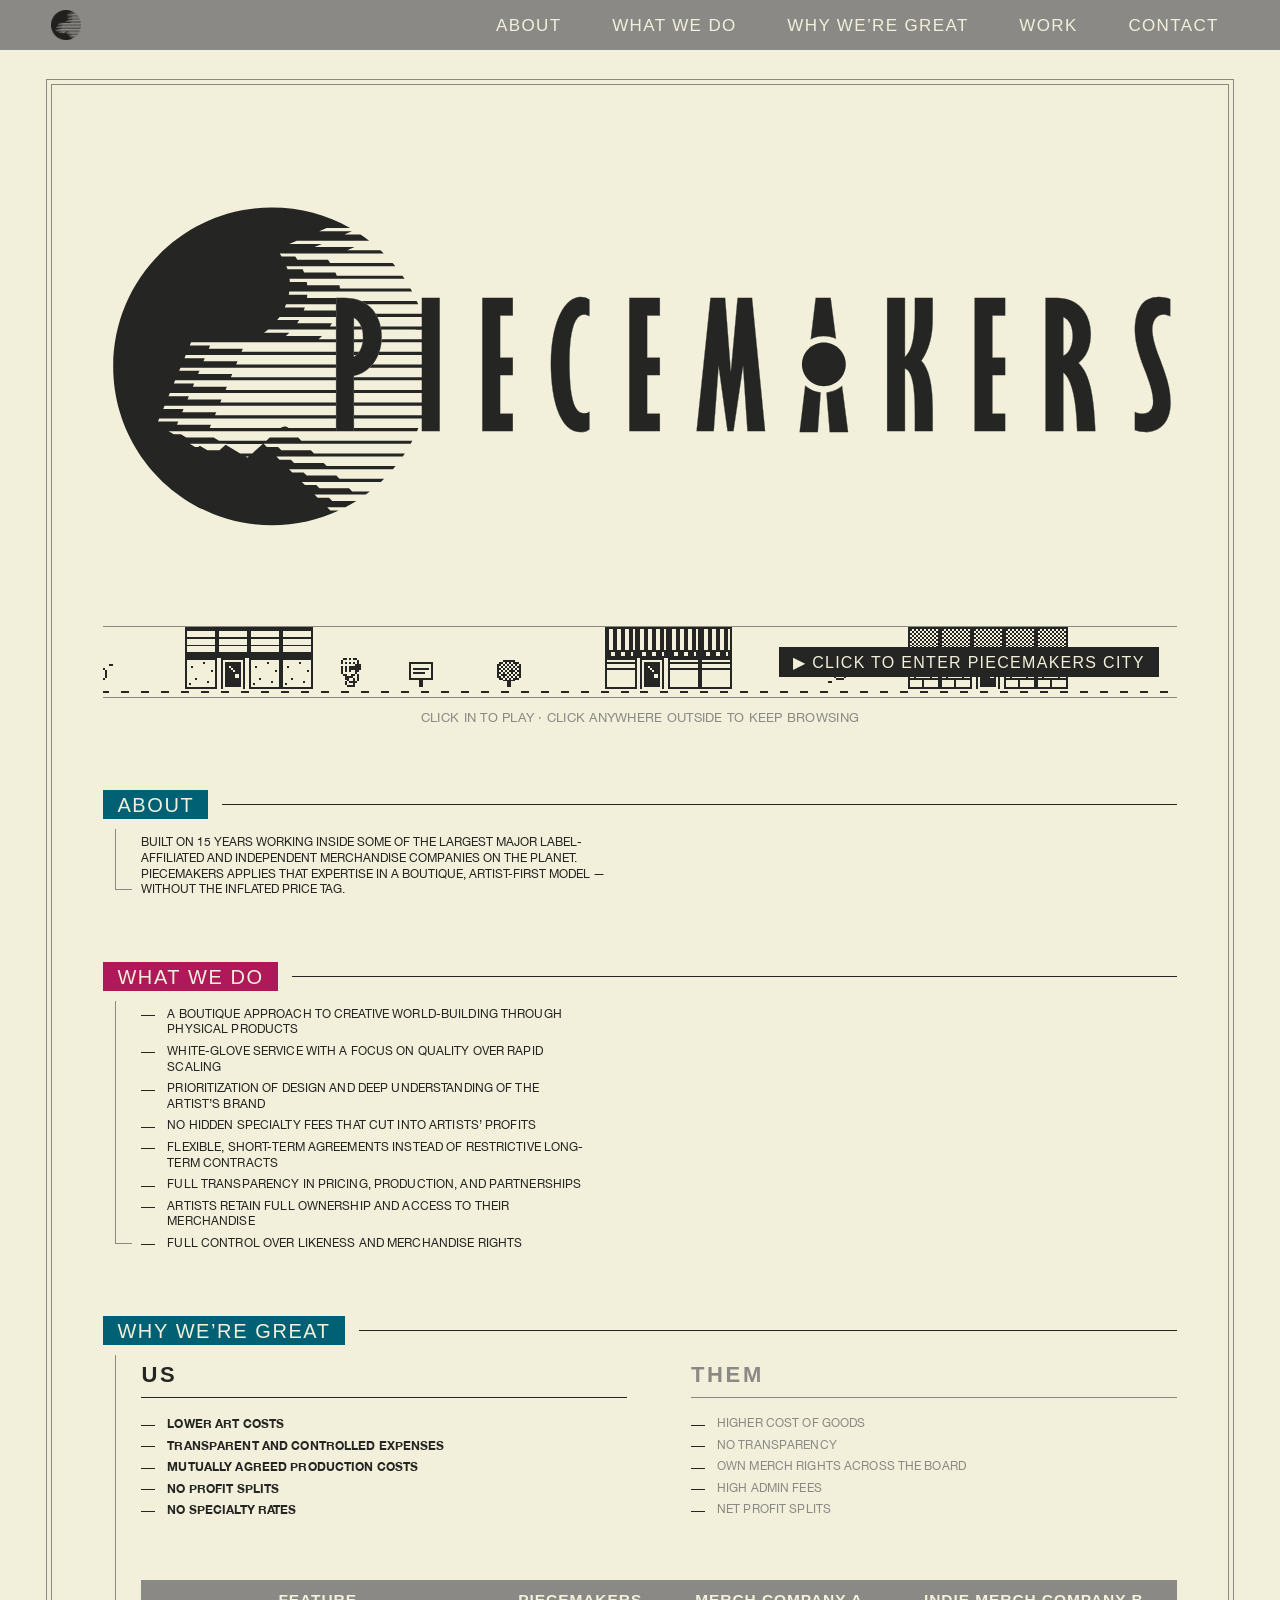
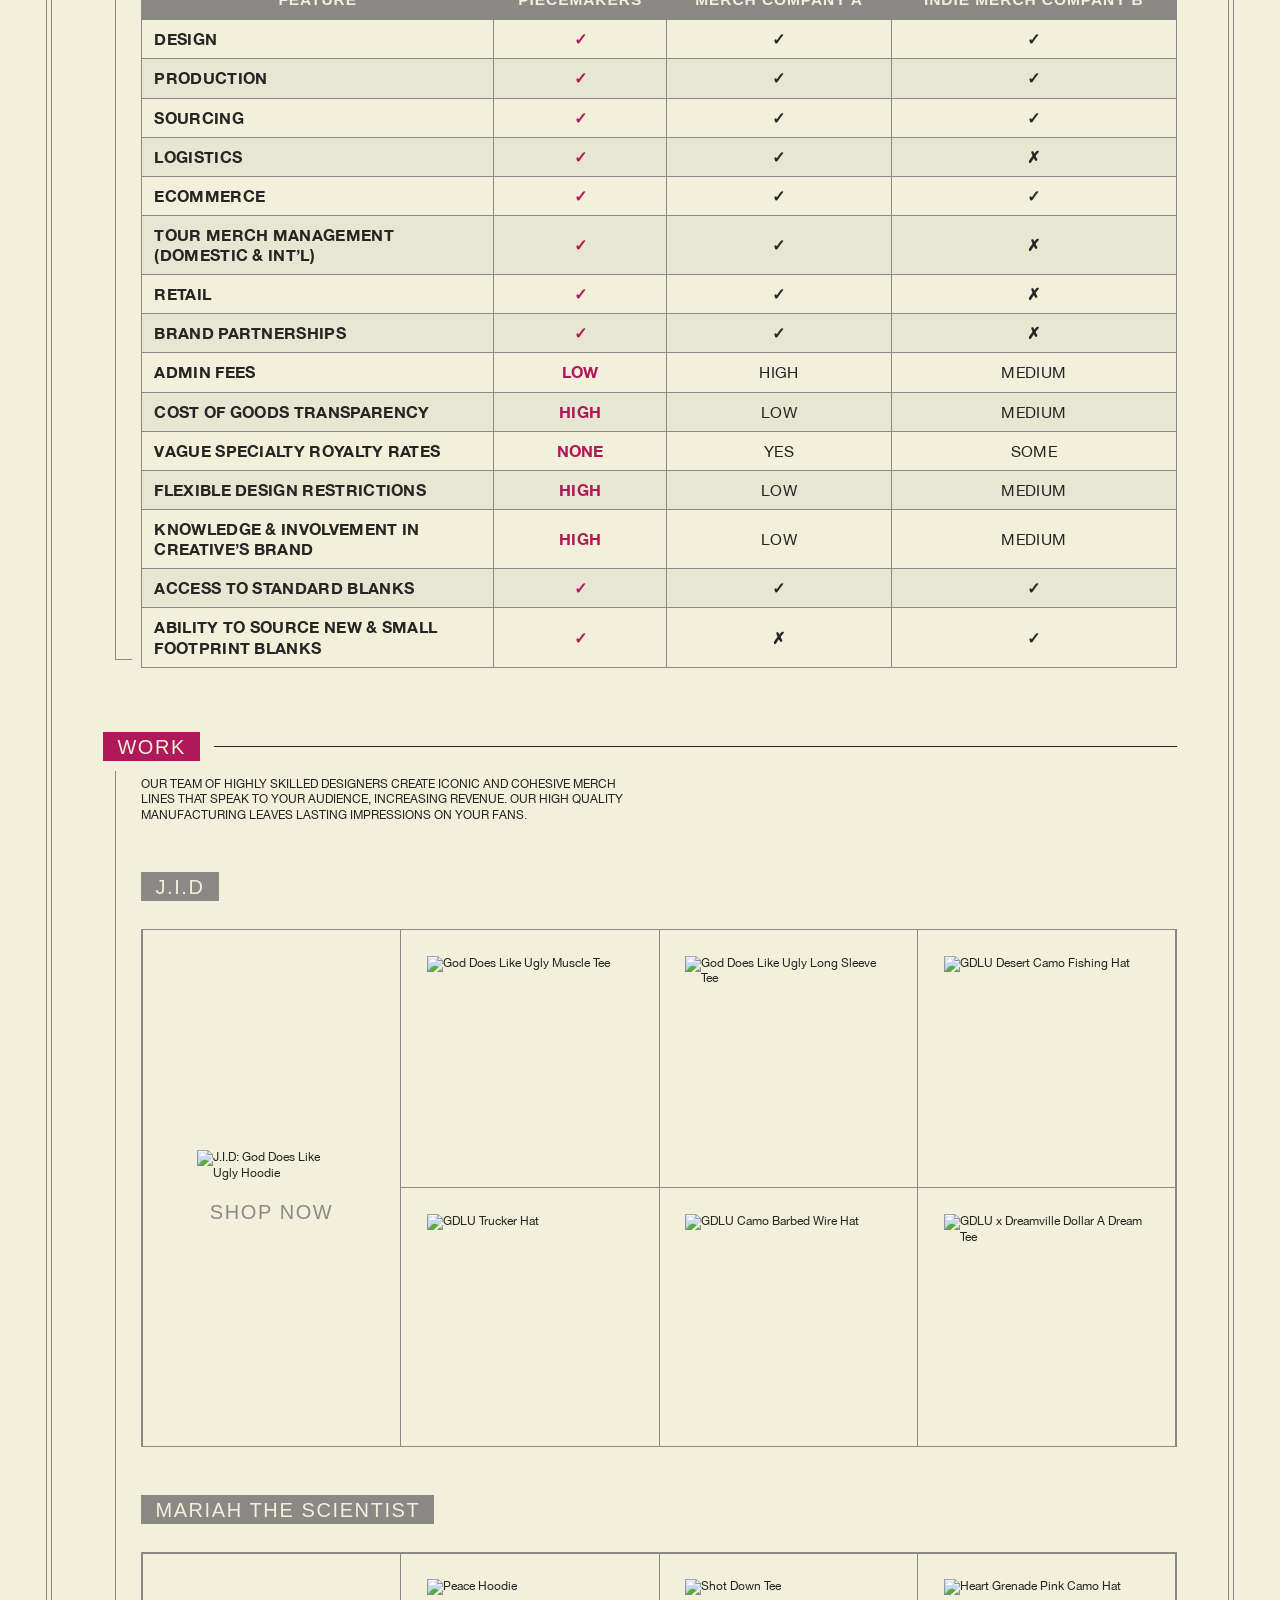
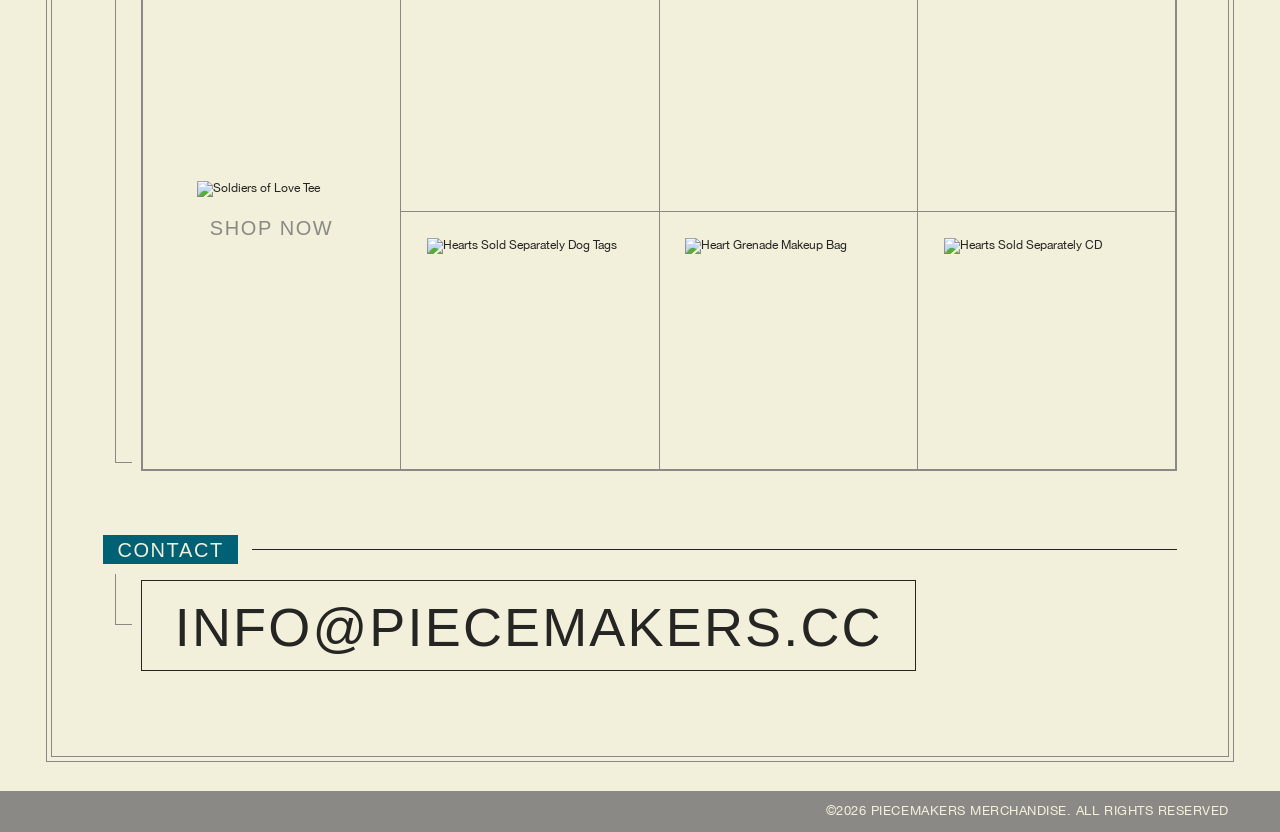
==== index.html @ 2b718252 "mobile: tap-to-open fullscreen game with explicit exit button; tighter body type" ====
<!DOCTYPE html>
<html lang="en">
<head>
<meta charset="utf-8">
<meta name="viewport" content="width=device-width, initial-scale=1">
<title>Piecemakers — Entertainment Merchandising</title>
<meta name="description" content="Piecemakers is a boutique entertainment merchandising company. A team of industry veterans building artists' worlds without the inflated price tag.">
<link rel="icon" type="image/png" href="assets/symbol.png">
<link rel="stylesheet" href="styles.css">
<style>
  #logo-dot { cursor: crosshair; transition: opacity 0.2s ease; }
  #logo-dot:hover { opacity: 0.6; }
  #logo-dot.fired { opacity: 0; pointer-events: none; }
  #physics-canvas {
    position: fixed; top: 0; left: 0;
    width: 100vw; height: 100vh;
    pointer-events: none; z-index: 200;
  }
</style>
</head>
<body>

<!-- ============ TOP NAV ============ -->
<header class="nav" id="top">
  <a class="nav__brand" href="#top" aria-label="Piecemakers home">
    <img src="assets/symbol.png" alt="Piecemakers symbol">
  </a>
  <nav class="nav__links" aria-label="Primary">
    <a href="#about">About</a>
    <a href="#what-we-do">What We Do</a>
    <a href="#why-were-great">Why We&rsquo;re Great</a>
    <a href="#work">Work</a>
    <a href="#contact">Contact</a>
  </nav>
</header>

<!-- ============ PAGE FRAME ============ -->
<div class="frame">
  <main class="page">

    <!-- HERO — inline SVG so #logo-dot is a real clickable element -->
    <section class="hero" aria-label="Piecemakers">
      <svg class="hero__wordmark" viewBox="140 458 916 284" xmlns="http://www.w3.org/2000/svg" aria-label="PIECEMAKERS">
        <path style="stroke:none;fill-rule:nonzero;fill:#252523;" d="M 412.246094 541.734375 L 427.320312 541.734375 L 427.320312 655.1875 L 412.246094 655.1875 Z M 412.046875 565.933594 L 377.0625 565.933594 C 376.441406 563.027344 375.515625 560.285156 374.292969 557.773438 L 386.386719 557.773438 L 386.410156 557.796875 L 396.058594 557.796875 L 396.070312 557.808594 L 412.046875 557.808594 Z M 412.046875 576.769531 L 377.929688 576.769531 C 377.960938 576.105469 377.980469 575.4375 377.980469 574.761719 C 377.980469 572.65625 377.828125 570.601562 377.539062 568.605469 L 397.222656 568.605469 L 397.242188 568.632812 L 406.890625 568.632812 L 406.902344 568.644531 L 412.046875 568.644531 Z M 412.046875 587.601562 L 376.011719 587.601562 C 376.855469 585.023438 377.433594 582.289062 377.734375 579.441406 L 408.050781 579.441406 L 408.074219 579.464844 L 412.046875 579.464844 Z M 412.046875 598.4375 L 370.121094 598.4375 C 370.742188 597.683594 371.335938 596.898438 371.894531 596.074219 C 373.113281 594.273438 374.152344 592.332031 375.015625 590.273438 L 412.046875 590.273438 Z M 412.046875 609.269531 L 354.277344 609.269531 L 354.277344 608.25 C 359.410156 607.003906 363.925781 604.566406 367.609375 601.109375 L 412.046875 601.109375 Z M 412.046875 620.105469 L 354.28125 620.105469 L 354.28125 611.941406 L 412.046875 611.941406 Z M 412.046875 630.9375 L 354.28125 630.9375 L 354.28125 622.777344 L 412.046875 622.777344 Z M 412.046875 641.773438 L 354.28125 641.773438 L 354.28125 633.609375 L 412.046875 633.609375 Z M 354.15625 608.074219 L 354.078125 608.09375 L 354.078125 655.1875 L 339.003906 655.1875 L 339.003906 541.734375 L 346.46875 541.734375 C 356.527344 541.734375 364.761719 545.246094 370.289062 551.890625 C 375.121094 557.695312 377.78125 565.820312 377.78125 574.761719 C 377.78125 582.78125 375.6875 590.109375 371.730469 595.960938 C 367.558594 602.121094 361.484375 606.308594 354.15625 608.074219 M 338.800781 552.378906 L 311.316406 552.378906 C 311.652344 551.480469 311.964844 550.570312 312.25 549.648438 L 295.144531 549.648438 C 295.535156 548.757812 295.894531 547.851562 296.234375 546.9375 L 338.800781 546.9375 Z M 338.800781 565.933594 L 333.691406 565.933594 C 334.289062 565.046875 334.847656 564.136719 335.394531 563.214844 L 305.746094 563.214844 C 306.347656 562.324219 306.917969 561.410156 307.464844 560.480469 L 288.695312 560.480469 C 289.378906 559.597656 290.035156 558.699219 290.660156 557.773438 L 338.800781 557.773438 Z M 338.800781 576.769531 L 323.925781 576.769531 C 324.957031 575.902344 325.9375 574.988281 326.898438 574.046875 L 295.984375 574.046875 C 297.023438 573.175781 298.023438 572.261719 298.992188 571.316406 L 277.378906 571.316406 C 278.589844 570.460938 279.765625 569.558594 280.898438 568.605469 L 338.800781 568.605469 Z M 338.800781 587.601562 L 258.199219 587.601562 L 259.339844 584.882812 L 230.257812 584.882812 L 231.398438 582.148438 L 214.039062 582.148438 L 215.171875 579.441406 L 239.097656 579.441406 C 239.132812 579.449219 239.167969 579.457031 239.203125 579.464844 L 258.996094 579.464844 C 259.03125 579.457031 259.070312 579.449219 259.109375 579.441406 L 338.800781 579.441406 Z M 338.800781 598.4375 L 253.671875 598.4375 L 254.808594 595.714844 L 225.726562 595.714844 L 226.867188 592.984375 L 209.507812 592.984375 L 210.640625 590.273438 L 338.800781 590.273438 Z M 338.800781 609.269531 L 249.140625 609.269531 L 250.277344 606.550781 L 221.195312 606.550781 L 222.339844 603.816406 L 204.980469 603.816406 L 206.113281 601.109375 L 338.800781 601.109375 Z M 338.800781 620.105469 L 244.613281 620.105469 L 245.75 617.382812 L 216.667969 617.382812 L 217.808594 614.652344 L 200.449219 614.652344 L 201.582031 611.941406 L 338.800781 611.941406 Z M 338.800781 630.9375 L 240.082031 630.9375 L 241.21875 628.21875 L 212.136719 628.21875 L 213.28125 625.484375 L 195.921875 625.484375 L 197.054688 622.777344 L 338.800781 622.777344 Z M 338.800781 641.773438 L 235.554688 641.773438 L 236.691406 639.050781 L 207.609375 639.050781 L 208.75 636.320312 L 191.390625 636.320312 L 192.523438 633.609375 L 338.800781 633.609375 Z M 338.800781 652.605469 L 298.335938 652.605469 C 296.042969 650.757812 293.695312 650.984375 291.355469 652.546875 L 291.285156 652.605469 L 231.023438 652.605469 L 232.160156 649.886719 L 203.078125 649.886719 L 204.222656 647.152344 L 186.859375 647.152344 L 187.992188 644.445312 L 248.257812 644.445312 L 248.230469 644.46875 L 255.339844 644.46875 C 255.328125 644.460938 255.316406 644.453125 255.308594 644.445312 L 338.800781 644.445312 Z M 224.34375 666.113281 L 224.320312 666.136719 L 245.40625 666.136719 L 245.394531 666.148438 L 276.34375 666.148438 L 267.375 674.273438 L 257.074219 674.273438 L 244.648438 666.824219 L 239.429688 671.554688 L 229.132812 671.554688 L 222.636719 667.660156 L 221.355469 668.820312 L 218.5625 668.820312 L 214.046875 666.113281 Z M 263.273438 677.992188 L 261.59375 676.984375 L 264.386719 676.984375 Z M 412.046875 554.71875 L 412.046875 555.101562 L 372.828125 555.101562 C 372.101562 553.921875 371.308594 552.804688 370.445312 551.761719 C 368.898438 549.90625 367.136719 548.300781 365.191406 546.9375 L 375.554688 546.9375 L 375.578125 546.964844 L 385.226562 546.964844 L 385.238281 546.976562 L 409.035156 546.976562 L 407.6875 544.269531 L 407.6875 544.265625 L 360.4375 544.265625 C 356.339844 542.46875 351.644531 541.535156 346.46875 541.535156 L 338.800781 541.535156 L 338.800781 541.546875 L 314.058594 541.546875 C 314.183594 540.640625 314.277344 539.730469 314.359375 538.8125 L 298.53125 538.8125 C 298.707031 537.917969 298.847656 537.015625 298.972656 536.105469 L 364.722656 536.105469 L 364.746094 536.128906 L 377.472656 536.128906 C 377.472656 536.132812 377.472656 536.136719 377.472656 536.140625 L 403.839844 536.140625 C 403.351562 535.230469 402.855469 534.328125 402.351562 533.433594 L 342.234375 533.433594 C 342.132812 532.515625 341.988281 531.609375 341.824219 530.710938 L 314.289062 530.710938 C 314.1875 529.792969 314.050781 528.882812 313.886719 527.980469 L 299.402344 527.980469 C 299.367188 527.066406 299.304688 526.164062 299.203125 525.269531 L 366.164062 525.269531 L 366.144531 525.296875 L 386.472656 525.296875 L 386.460938 525.308594 L 397.375 525.308594 C 396.773438 524.394531 396.160156 523.492188 395.535156 522.597656 L 339.507812 522.597656 C 339.148438 521.683594 338.75 520.777344 338.335938 519.878906 L 311.5625 519.878906 C 311.203125 518.960938 310.816406 518.050781 310.398438 517.144531 L 297.449219 517.144531 C 297.160156 516.234375 296.828125 515.335938 296.476562 514.4375 L 376.613281 514.4375 L 376.589844 514.460938 L 389.402344 514.460938 C 388.660156 513.554688 387.910156 512.652344 387.148438 511.765625 L 333.824219 511.765625 C 333.230469 510.855469 332.605469 509.949219 331.964844 509.042969 L 305.882812 509.042969 C 305.285156 508.128906 304.65625 507.21875 304.011719 506.3125 L 292.472656 506.3125 C 291.9375 505.40625 291.382812 504.503906 290.796875 503.601562 L 379.542969 503.601562 C 378.628906 502.699219 377.699219 501.808594 376.757812 500.929688 L 348.367188 500.929688 L 354.792969 498.210938 L 320.425781 498.210938 L 326.878906 495.476562 L 298.941406 495.476562 L 305.339844 492.769531 L 367.171875 492.769531 C 364.746094 490.890625 362.257812 489.089844 359.707031 487.375 L 346.011719 487.375 L 352.460938 484.644531 L 324.527344 484.644531 L 330.925781 481.933594 L 350.882812 481.933594 C 331.203125 470.804688 308.46875 464.441406 284.242188 464.441406 C 209.378906 464.441406 148.6875 525.132812 148.6875 600 C 148.6875 674.867188 209.378906 735.558594 284.242188 735.558594 C 304.628906 735.558594 323.957031 731.050781 341.300781 722.992188 L 334.082031 722.992188 L 331.371094 720.28125 L 346.800781 720.28125 C 350.015625 718.609375 353.152344 716.808594 356.207031 714.890625 L 335.601562 714.890625 L 332.863281 712.15625 L 323.230469 712.15625 L 320.515625 709.449219 L 364.222656 709.449219 C 365.417969 708.574219 366.601562 707.6875 367.765625 706.777344 L 352.691406 706.777344 L 349.964844 704.054688 L 324.746094 704.054688 L 322.007812 701.324219 L 312.375 701.324219 L 309.660156 698.613281 L 377.246094 698.613281 C 378.179688 697.734375 379.101562 696.847656 380.007812 695.941406 L 341.835938 695.941406 L 339.113281 693.222656 L 313.894531 693.222656 L 311.15625 690.488281 L 301.523438 690.488281 L 298.808594 687.78125 L 387.535156 687.78125 C 388.28125 686.898438 389.019531 686.007812 389.75 685.109375 L 330.984375 685.109375 L 328.257812 682.386719 L 303.039062 682.386719 L 300.300781 679.65625 L 290.667969 679.65625 L 287.953125 676.945312 L 395.851562 676.945312 C 396.460938 676.0625 397.058594 675.171875 397.648438 674.273438 L 320.128906 674.273438 L 317.402344 671.554688 L 292.183594 671.554688 L 289.449219 668.820312 L 279.8125 668.820312 L 277.101562 666.113281 L 402.605469 666.113281 C 403.097656 665.226562 403.585938 664.335938 404.0625 663.441406 L 309.273438 663.441406 L 306.550781 660.71875 L 282.332031 660.71875 L 279.332031 663.441406 L 239.007812 663.441406 L 234.46875 660.71875 L 211.0625 660.71875 L 206.503906 657.988281 L 200.492188 657.988281 L 195.976562 655.277344 L 236.300781 655.277344 L 236.273438 655.304688 L 257.363281 655.304688 L 257.351562 655.316406 L 266.28125 655.316406 L 266.246094 655.277344 L 338.800781 655.277344 L 338.800781 655.390625 L 354.277344 655.390625 L 354.277344 655.277344 L 408.050781 655.277344 C 408.445312 654.394531 408.835938 653.503906 409.214844 652.605469 L 354.277344 652.605469 L 354.277344 644.445312 L 412.046875 644.445312 L 412.046875 655.390625 L 427.523438 655.390625 L 427.523438 541.535156 L 412.046875 541.535156 Z M 412.046875 554.71875 "/>
        <path style="stroke:none;fill-rule:nonzero;fill:#252523;" d="M 354.230469 591.835938 L 354.078125 591.929688 L 354.078125 558.3125 L 354.230469 558.398438 C 359.234375 561.277344 361.988281 567.191406 361.988281 575.046875 C 361.988281 582.953125 359.308594 588.761719 354.230469 591.835938 M 371.730469 595.960938 C 375.6875 590.109375 377.78125 582.78125 377.78125 574.761719 C 377.78125 565.820312 375.121094 557.695312 370.289062 551.890625 C 364.765625 545.246094 356.527344 541.734375 346.46875 541.734375 L 339 541.734375 L 339 655.1875 L 354.078125 655.1875 L 354.078125 608.09375 L 354.15625 608.074219 C 361.484375 606.3125 367.558594 602.121094 371.730469 595.960938 "/>
        <path style="stroke:none;fill-rule:nonzero;fill:#252523;" d="M 360.222656 565.933594 L 354.28125 565.933594 L 354.28125 558.660156 C 356.953125 560.246094 358.960938 562.730469 360.222656 565.933594 M 361.789062 575.046875 C 361.789062 575.632812 361.769531 576.207031 361.738281 576.769531 L 354.28125 576.769531 L 354.28125 568.605469 L 361.066406 568.605469 C 361.539062 570.5625 361.789062 572.714844 361.789062 575.046875 M 358.433594 587.601562 L 354.28125 587.601562 L 354.28125 579.441406 L 361.476562 579.441406 C 361 582.648438 359.972656 585.386719 358.433594 587.601562 M 354.28125 591.574219 L 354.28125 590.273438 L 356.039062 590.273438 C 355.492188 590.75 354.90625 591.183594 354.28125 591.574219 M 354.230469 558.398438 L 354.078125 558.308594 L 354.078125 591.929688 L 354.230469 591.835938 C 359.304688 588.761719 361.988281 582.957031 361.988281 575.046875 C 361.988281 567.191406 359.234375 561.277344 354.230469 558.398438 "/>
        <path style="stroke:none;fill-rule:nonzero;fill:#252523;" d="M 427.320312 541.734375 L 412.246094 541.734375 L 412.246094 655.1875 L 427.320312 655.1875 Z M 427.320312 541.734375 "/>
        <path style="stroke:none;fill-rule:nonzero;fill:#252523;" d="M 489.714844 640.398438 L 478.867188 640.398438 L 478.867188 607.355469 L 489.714844 607.355469 L 489.714844 592.566406 L 478.867188 592.566406 L 478.867188 556.527344 L 489.714844 556.527344 L 489.714844 541.734375 L 463.789062 541.734375 L 463.789062 655.1875 L 489.714844 655.1875 Z M 489.714844 640.398438 "/>
        <path style="stroke:none;fill-rule:nonzero;fill:#252523;" d="M 463.789062 541.734375 L 489.714844 541.734375 L 489.714844 556.527344 L 478.863281 556.527344 L 478.863281 592.566406 L 489.714844 592.566406 L 489.714844 607.355469 L 478.863281 607.355469 L 478.863281 640.398438 L 489.714844 640.398438 L 489.714844 655.1875 L 463.789062 655.1875 Z M 463.589844 655.390625 L 489.917969 655.390625 L 489.917969 640.195312 L 479.066406 640.195312 L 479.066406 607.558594 L 489.917969 607.558594 L 489.917969 592.363281 L 479.066406 592.363281 L 479.066406 556.726562 L 489.917969 556.726562 L 489.917969 541.535156 L 463.589844 541.535156 Z M 463.589844 655.390625 "/>
        <path style="stroke:none;fill-rule:nonzero;fill:#252523;" d="M 530.042969 555.601562 C 526.523438 562.855469 522.324219 576.058594 522.324219 597.75 C 522.324219 613.261719 524.320312 627.324219 527.941406 637.355469 C 532.421875 649.757812 539.144531 656.042969 547.925781 656.042969 C 551.023438 656.042969 553.171875 655.335938 555.109375 653.671875 L 555.109375 638.773438 C 553.308594 639.988281 552.261719 640.113281 550.210938 640.113281 C 545.398438 640.113281 541.996094 635.148438 540.101562 625.359375 C 538.324219 616.1875 538.117188 604.148438 538.117188 595.890625 C 538.117188 582.863281 539.199219 572.789062 541.332031 565.949219 C 543.460938 559.128906 546.59375 555.671875 550.640625 555.671875 C 551.613281 555.671875 553.511719 556.195312 555.109375 556.902344 L 555.109375 542.980469 C 552.617188 541.546875 550.246094 540.878906 547.640625 540.878906 C 540.898438 540.878906 534.652344 546.109375 530.042969 555.601562 "/>
        <path style="stroke:none;fill-rule:nonzero;fill:#252523;" d="M 555.109375 556.902344 C 553.511719 556.195312 551.613281 555.671875 550.640625 555.671875 C 546.59375 555.671875 543.464844 559.128906 541.335938 565.949219 C 539.199219 572.789062 538.117188 582.863281 538.117188 595.890625 C 538.117188 604.148438 538.324219 616.1875 540.101562 625.359375 C 541.996094 635.148438 545.398438 640.113281 550.210938 640.113281 C 552.257812 640.113281 553.308594 639.988281 555.109375 638.773438 L 555.109375 653.671875 C 553.171875 655.335938 551.023438 656.046875 547.925781 656.046875 C 539.144531 656.046875 532.421875 649.757812 527.941406 637.351562 C 524.320312 627.328125 522.328125 613.261719 522.328125 597.75 C 522.328125 576.058594 526.523438 562.855469 530.042969 555.601562 C 534.652344 546.105469 540.898438 540.878906 547.640625 540.878906 C 550.246094 540.878906 552.617188 541.546875 555.109375 542.976562 Z M 547.640625 540.679688 C 540.820312 540.679688 534.503906 545.949219 529.863281 555.511719 C 526.332031 562.789062 522.125 576.019531 522.125 597.75 C 522.125 613.285156 524.125 627.375 527.753906 637.421875 C 532.265625 649.914062 539.050781 656.246094 547.925781 656.246094 C 551.09375 656.246094 553.289062 655.511719 555.273438 653.792969 L 555.308594 653.761719 L 555.308594 638.390625 L 555.152344 638.5 C 553.289062 639.789062 552.320312 639.910156 550.210938 639.910156 C 545.507812 639.910156 542.171875 635.003906 540.296875 625.320312 C 538.523438 616.164062 538.316406 604.140625 538.316406 595.890625 C 538.316406 582.882812 539.398438 572.828125 541.527344 566.011719 C 543.625 559.28125 546.691406 555.871094 550.640625 555.871094 C 551.601562 555.871094 553.589844 556.433594 555.167969 557.148438 L 555.308594 557.210938 L 555.308594 542.863281 L 555.257812 542.832031 C 552.71875 541.363281 550.296875 540.679688 547.640625 540.679688 "/>
        <path style="stroke:none;fill-rule:nonzero;fill:#252523;" d="M 615.214844 640.398438 L 604.367188 640.398438 L 604.367188 607.355469 L 615.214844 607.355469 L 615.214844 592.566406 L 604.367188 592.566406 L 604.367188 556.527344 L 615.214844 556.527344 L 615.214844 541.734375 L 589.289062 541.734375 L 589.289062 655.1875 L 615.214844 655.1875 Z M 615.214844 640.398438 "/>
        <path style="stroke:none;fill-rule:nonzero;fill:#252523;" d="M 589.289062 541.734375 L 615.214844 541.734375 L 615.214844 556.527344 L 604.367188 556.527344 L 604.367188 592.566406 L 615.214844 592.566406 L 615.214844 607.355469 L 604.367188 607.355469 L 604.367188 640.398438 L 615.214844 640.398438 L 615.214844 655.1875 L 589.289062 655.1875 Z M 589.089844 655.390625 L 615.417969 655.390625 L 615.417969 640.195312 L 604.566406 640.195312 L 604.566406 607.558594 L 615.417969 607.558594 L 615.417969 592.363281 L 604.566406 592.363281 L 604.566406 556.726562 L 615.417969 556.726562 L 615.417969 541.535156 L 589.089844 541.535156 Z M 589.089844 655.390625 "/>
        <path style="stroke:none;fill-rule:nonzero;fill:#252523;" d="M 681.65625 541.734375 L 675.953125 604.46875 L 675.753906 604.46875 L 670.910156 541.734375 L 658.527344 541.734375 L 646.695312 655.1875 L 661.199219 655.1875 L 665.402344 599.082031 L 673.085938 655.1875 L 678.050781 655.1875 L 686.316406 599.09375 L 690.085938 655.1875 L 705.015625 655.1875 L 693.898438 541.734375 Z M 681.65625 541.734375 "/>
        <path style="stroke:none;fill-rule:nonzero;fill:#252523;" d="M 690.085938 655.1875 L 686.316406 599.09375 L 678.050781 655.1875 L 673.085938 655.1875 L 665.402344 599.082031 L 661.199219 655.1875 L 646.695312 655.1875 L 658.527344 541.738281 L 670.910156 541.738281 L 675.753906 604.46875 L 675.953125 604.46875 L 681.65625 541.738281 L 693.898438 541.738281 L 705.015625 655.1875 Z M 694.078125 541.535156 L 681.472656 541.535156 L 675.863281 603.261719 L 671.101562 541.628906 L 671.09375 541.535156 L 658.347656 541.535156 L 646.484375 655.277344 L 646.472656 655.386719 L 661.382812 655.386719 L 665.460938 600.984375 L 672.902344 655.300781 L 672.910156 655.386719 L 678.226562 655.386719 L 686.242188 600.972656 L 689.894531 655.386719 L 705.234375 655.386719 L 694.085938 541.625 Z M 694.078125 541.535156 "/>
        <path style="stroke:none;fill-rule:nonzero;fill:#252523;" d="M 757.542969 622.378906 L 760.328125 656.046875 L 775.828125 656.046875 L 770.746094 616.859375 C 766.976562 620.011719 762.417969 621.917969 757.542969 622.378906 "/>
        <path style="stroke:none;fill-rule:nonzero;fill:#252523;" d="M 760.328125 656.046875 L 757.542969 622.378906 C 762.414062 621.917969 766.976562 620.011719 770.746094 616.859375 L 775.828125 656.046875 Z M 770.898438 616.46875 L 770.757812 616.589844 C 766.964844 619.808594 762.355469 621.742188 757.425781 622.191406 L 757.324219 622.199219 L 760.136719 656.152344 L 760.144531 656.246094 L 776.058594 656.246094 L 770.921875 616.652344 Z M 770.898438 616.46875 "/>
        <path style="stroke:none;fill-rule:nonzero;fill:#252523;" d="M 734.648438 656.046875 L 750.003906 656.046875 L 752.429688 622.328125 C 747.585938 621.765625 743.078125 619.773438 739.375 616.558594 Z M 734.648438 656.046875 "/>
        <path style="stroke:none;fill-rule:nonzero;fill:#252523;" d="M 750.007812 656.046875 L 734.648438 656.046875 L 739.375 616.558594 C 743.078125 619.773438 747.585938 621.765625 752.429688 622.328125 Z M 739.367188 616.28125 L 739.222656 616.15625 L 734.4375 656.132812 L 734.421875 656.246094 L 750.191406 656.246094 L 752.636719 622.246094 L 752.644531 622.148438 L 752.546875 622.140625 C 747.644531 621.589844 743.085938 619.566406 739.367188 616.28125 "/>
        <path style="stroke:none;fill-rule:nonzero;fill:#252523;" d="M 765.488281 576.3125 L 761.003906 541.734375 L 748.332031 541.734375 L 744.144531 576.734375 C 747.558594 574.96875 751.390625 574.035156 755.238281 574.035156 C 758.816406 574.035156 762.265625 574.800781 765.488281 576.3125 "/>
        <path style="stroke:none;fill-rule:nonzero;fill:#252523;" d="M 748.332031 541.734375 L 761.003906 541.734375 L 765.488281 576.3125 C 762.265625 574.800781 758.816406 574.035156 755.238281 574.035156 C 751.390625 574.035156 747.558594 574.96875 744.144531 576.734375 Z M 755.238281 574.234375 C 758.851562 574.234375 762.328125 575.019531 765.570312 576.570312 L 765.734375 576.652344 L 761.191406 541.625 L 761.179688 541.535156 L 748.152344 541.535156 L 743.898438 577.089844 L 744.066406 577 C 747.496094 575.191406 751.359375 574.234375 755.238281 574.234375 "/>
        <path style="stroke:none;fill-rule:nonzero;fill:#252523;" d="M 824.550781 591.824219 L 824.382812 591.980469 L 824.382812 541.734375 L 809.308594 541.734375 L 809.308594 655.1875 L 824.382812 655.1875 L 824.382812 601.753906 L 824.515625 601.792969 C 832.128906 604.222656 833.007812 624.851562 833.007812 640.152344 L 833.007812 655.1875 L 848.085938 655.1875 L 848.085938 636.726562 C 848.085938 615.480469 844.921875 601.910156 838.40625 595.25 L 838.347656 595.1875 L 838.398438 595.117188 C 844.824219 586.351562 848.085938 574.457031 848.085938 559.769531 L 848.085938 541.734375 L 833.007812 541.734375 L 833.007812 552.773438 C 833.007812 563.421875 832.488281 571.132812 831.367188 577.046875 C 830.046875 583.996094 827.816406 588.832031 824.550781 591.824219 "/>
        <path style="stroke:none;fill-rule:nonzero;fill:#252523;" d="M 833.007812 541.734375 L 848.085938 541.734375 L 848.085938 559.769531 C 848.085938 574.457031 844.828125 586.351562 838.398438 595.117188 L 838.347656 595.1875 L 838.40625 595.25 C 844.921875 601.910156 848.085938 615.480469 848.085938 636.726562 L 848.085938 655.1875 L 833.007812 655.1875 L 833.007812 640.152344 C 833.007812 624.851562 832.128906 604.222656 824.515625 601.792969 L 824.382812 601.753906 L 824.382812 655.1875 L 809.308594 655.1875 L 809.308594 541.734375 L 824.382812 541.734375 L 824.382812 591.980469 L 824.550781 591.824219 C 827.820312 588.832031 830.046875 584 831.367188 577.046875 C 832.488281 571.132812 833.007812 563.421875 833.007812 552.773438 Z M 832.808594 552.773438 C 832.808594 563.410156 832.289062 571.109375 831.167969 577.007812 C 829.882812 583.796875 827.726562 588.546875 824.585938 591.519531 L 824.585938 541.535156 L 809.109375 541.535156 L 809.109375 655.390625 L 824.585938 655.390625 L 824.585938 602.027344 C 827.582031 603.082031 829.777344 607.28125 831.117188 614.507812 C 832.253906 620.671875 832.808594 629.0625 832.808594 640.152344 L 832.808594 655.390625 L 848.289062 655.390625 L 848.289062 636.726562 C 848.289062 615.488281 845.121094 601.890625 838.609375 595.167969 C 845.03125 586.375 848.289062 574.464844 848.289062 559.769531 L 848.289062 541.535156 L 832.808594 541.535156 Z M 832.808594 552.773438 "/>
        <path style="stroke:none;fill-rule:nonzero;fill:#252523;" d="M 909.910156 640.398438 L 899.058594 640.398438 L 899.058594 607.355469 L 909.910156 607.355469 L 909.910156 592.566406 L 899.058594 592.566406 L 899.058594 556.527344 L 909.910156 556.527344 L 909.910156 541.734375 L 883.980469 541.734375 L 883.980469 655.1875 L 909.910156 655.1875 Z M 909.910156 640.398438 "/>
        <path style="stroke:none;fill-rule:nonzero;fill:#252523;" d="M 883.980469 541.734375 L 909.910156 541.734375 L 909.910156 556.527344 L 899.058594 556.527344 L 899.058594 592.566406 L 909.910156 592.566406 L 909.910156 607.355469 L 899.058594 607.355469 L 899.058594 640.398438 L 909.910156 640.398438 L 909.910156 655.1875 L 883.980469 655.1875 Z M 883.78125 655.390625 L 910.109375 655.390625 L 910.109375 640.195312 L 899.257812 640.195312 L 899.257812 607.558594 L 910.109375 607.558594 L 910.109375 592.363281 L 899.257812 592.363281 L 899.257812 556.726562 L 910.109375 556.726562 L 910.109375 541.535156 L 883.78125 541.535156 Z M 883.78125 655.390625 "/>
        <path style="stroke:none;fill-rule:nonzero;fill:#252523;" d="M 959.734375 590.84375 L 959.59375 590.902344 L 959.59375 557.757812 L 959.734375 557.820312 C 964.839844 560.089844 967.648438 565.902344 967.648438 574.191406 C 967.648438 580.839844 965.199219 588.566406 959.734375 590.84375 M 972.617188 597.105469 L 972.535156 597.027344 L 972.625 596.957031 C 979.613281 591.417969 983.011719 583.316406 983.011719 572.191406 C 983.011719 554.261719 971.367188 541.734375 954.695312 541.734375 L 944.515625 541.734375 L 944.515625 655.1875 L 959.59375 655.1875 L 959.59375 605.257812 L 959.753906 605.378906 C 966.648438 610.546875 970.925781 628.699219 971.5 655.1875 L 986.859375 655.1875 C 986.246094 637.816406 984.71875 624.808594 982.191406 615.425781 C 979.992188 607.261719 976.949219 601.441406 972.617188 597.105469 "/>
        <path style="stroke:none;fill-rule:nonzero;fill:#252523;" d="M 971.5 655.1875 C 970.925781 628.699219 966.648438 610.546875 959.753906 605.378906 L 959.59375 605.257812 L 959.59375 655.1875 L 944.515625 655.1875 L 944.515625 541.738281 L 954.699219 541.738281 C 971.367188 541.738281 983.011719 554.257812 983.011719 572.191406 C 983.011719 583.316406 979.613281 591.417969 972.625 596.957031 L 972.539062 597.027344 L 972.617188 597.105469 C 976.953125 601.441406 979.992188 607.261719 982.191406 615.425781 C 984.71875 624.808594 986.246094 637.816406 986.863281 655.1875 Z M 982.386719 615.375 C 980.191406 607.222656 977.15625 601.394531 972.835938 597.042969 C 979.816406 591.464844 983.210938 583.335938 983.210938 572.191406 C 983.210938 554.140625 971.484375 541.535156 954.699219 541.535156 L 944.316406 541.535156 L 944.316406 655.386719 L 959.792969 655.386719 L 959.792969 605.664062 C 966.550781 610.960938 970.742188 629.019531 971.300781 655.292969 L 971.304688 655.386719 L 987.070312 655.386719 L 987.066406 655.285156 C 986.453125 637.84375 984.921875 624.789062 982.386719 615.375 "/>
        <path style="stroke:none;fill-rule:nonzero;fill:#252523;" d="M 959.792969 590.601562 L 959.792969 558.070312 C 964.730469 560.347656 967.449219 566.0625 967.449219 574.191406 C 967.449219 580.714844 965.078125 588.285156 959.792969 590.601562 M 959.734375 557.820312 L 959.59375 557.757812 L 959.59375 590.902344 L 959.734375 590.84375 C 965.199219 588.566406 967.648438 580.839844 967.648438 574.191406 C 967.648438 565.902344 964.839844 560.089844 959.734375 557.820312 "/>
        <path style="stroke:none;fill-rule:nonzero;fill:#252523;" d="M 1041.125 591.359375 C 1037.425781 581.828125 1035.550781 574.175781 1035.550781 568.621094 C 1035.550781 560.753906 1039.34375 555.671875 1045.21875 555.671875 C 1047.128906 555.671875 1048.597656 556.28125 1049.898438 556.820312 C 1050.21875 556.957031 1050.527344 557.085938 1050.828125 557.199219 L 1050.828125 542.5625 C 1048.425781 541.726562 1045.390625 540.878906 1041.078125 540.878906 C 1033.996094 540.878906 1028.664062 543.6875 1025.222656 549.21875 C 1022.261719 553.988281 1020.757812 560.609375 1020.757812 568.90625 C 1020.757812 580.847656 1025.152344 592.46875 1029.394531 603.710938 C 1032.957031 613.136719 1036.324219 622.042969 1036.324219 629.730469 C 1036.324219 633.09375 1035.523438 635.742188 1033.941406 637.59375 C 1032.359375 639.453125 1030.101562 640.398438 1027.226562 640.398438 C 1024.542969 640.398438 1022.453125 639.640625 1020.757812 638.882812 L 1020.757812 654.367188 C 1022.921875 655.355469 1026.859375 656.046875 1030.367188 656.046875 C 1035.535156 656.046875 1040.554688 654.039062 1044.148438 650.542969 C 1048.769531 646.039062 1051.113281 639.375 1051.113281 630.730469 C 1051.113281 620.3125 1048.59375 610.378906 1041.125 591.359375 "/>
        <path style="stroke:none;fill-rule:nonzero;fill:#252523;" d="M 1044.148438 650.542969 C 1040.554688 654.039062 1035.53125 656.046875 1030.367188 656.046875 C 1026.855469 656.046875 1022.921875 655.355469 1020.761719 654.367188 L 1020.761719 638.882812 C 1022.453125 639.640625 1024.542969 640.398438 1027.226562 640.398438 C 1030.101562 640.398438 1032.359375 639.453125 1033.941406 637.59375 C 1035.519531 635.742188 1036.320312 629.730469 1036.320312 629.730469 C 1036.320312 622.042969 1032.957031 613.136719 1029.394531 603.710938 C 1025.148438 592.46875 1020.761719 580.847656 1020.761719 568.90625 C 1020.761719 560.609375 1022.261719 553.988281 1025.226562 549.21875 C 1028.664062 543.6875 1034 540.878906 1041.078125 540.878906 C 1045.390625 540.878906 1048.425781 541.726562 1050.828125 542.5625 L 1050.828125 557.199219 C 1050.527344 557.085938 1050.21875 556.957031 1049.894531 556.824219 C 1048.597656 556.28125 1047.128906 555.671875 1045.21875 555.671875 C 1039.347656 555.671875 1035.550781 560.753906 1035.550781 568.621094 C 1035.550781 574.175781 1037.425781 581.828125 1041.125 591.359375 C 1048.59375 610.378906 1051.113281 620.3125 1051.113281 630.730469 C 1051.113281 639.375 1048.769531 646.039062 1044.148438 650.542969 M 1041.3125 591.289062 C 1037.625 581.777344 1035.753906 574.152344 1035.753906 568.621094 C 1035.753906 560.875 1039.46875 555.871094 1045.21875 555.871094 C 1047.085938 555.871094 1048.539062 556.472656 1049.820312 557.007812 C 1050.191406 557.164062 1050.546875 557.308594 1050.894531 557.4375 L 1051.027344 557.484375 L 1051.027344 542.421875 L 1050.960938 542.398438 C 1048.535156 541.546875 1045.460938 540.679688 1041.078125 540.679688 C 1033.925781 540.679688 1028.53125 543.515625 1025.054688 549.113281 C 1022.070312 553.914062 1020.558594 560.574219 1020.558594 568.90625 C 1020.558594 580.886719 1024.957031 592.523438 1029.210938 603.78125 C 1032.765625 613.191406 1036.121094 622.082031 1036.121094 629.730469 C 1036.121094 636.382812 1032.878906 640.195312 1027.226562 640.195312 C 1024.503906 640.195312 1022.398438 639.40625 1020.699219 638.632812 L 1020.558594 638.570312 L 1020.558594 654.496094 L 1020.617188 654.523438 C 1022.789062 655.539062 1026.800781 656.246094 1030.367188 656.246094 C 1035.585938 656.246094 1040.65625 654.21875 1044.289062 650.683594 C 1048.949219 646.144531 1051.3125 639.429688 1051.3125 630.730469 C 1051.3125 620.285156 1048.792969 610.332031 1041.3125 591.289062 "/>
        <!-- THE DOT in the A — clickable plinko trigger -->
        <path id="logo-dot" style="stroke:none;fill-rule:nonzero;fill:#252523;" d="M 755.238281 579.550781 C 744.921875 579.550781 736.523438 587.945312 736.523438 598.265625 C 736.523438 608.582031 744.921875 616.976562 755.238281 616.976562 C 765.558594 616.976562 773.953125 608.582031 773.953125 598.265625 C 773.953125 587.945312 765.558594 579.550781 755.238281 579.550781 "/>
      </svg>
    </section>

    <!-- PIECEMAKERS CITY — playable inline; click to enter, click anywhere outside to leave -->
    <section id="city" class="game-embed" aria-label="Piecemakers City game">
      <div class="gb" id="gb">
        <iframe id="gbFrame" src="game/index.html?banner=1" title="Piecemakers City &mdash; a playable merch world" loading="lazy"></iframe>
        <button class="gb__cover" id="gbCover" type="button" aria-label="Click to play Piecemakers City">
          <span class="gb__hint">&#9654; Click to enter Piecemakers City</span>
        </button>
        <button class="gb__exit" id="gbExit" type="button" aria-label="Exit game and return to site">&#10005; Exit</button>
      </div>
      <p class="gb__note">Click in to play &middot; click anywhere outside to keep browsing</p>
    </section>

    <!-- ABOUT -->
    <section id="about" class="block">
      <div class="label-rule">
        <span class="chip chip--teal">About</span>
        <span class="rule" id="rule-0"></span>
      </div>
      <div class="block__body">
        <p>Built on 15 years working inside some of the largest major label-affiliated and independent merchandise companies on the planet. Piecemakers applies that expertise in a boutique, artist-first model &mdash; without the inflated price tag.</p>
      </div>
    </section>

    <!-- WHAT WE DO -->
    <section id="what-we-do" class="block">
      <div class="label-rule">
        <span class="chip chip--magenta">What We Do</span>
        <span class="rule" id="rule-1"></span>
      </div>
      <div class="block__body">
        <ul class="dash-list">
          <li>A boutique approach to creative world-building through physical products</li>
          <li>White-glove service with a focus on quality over rapid scaling</li>
          <li>Prioritization of design and deep understanding of the artist&rsquo;s brand</li>
          <li>No hidden specialty fees that cut into artists&rsquo; profits</li>
          <li>Flexible, short-term agreements instead of restrictive long-term contracts</li>
          <li>Full transparency in pricing, production, and partnerships</li>
          <li>Artists retain full ownership and access to their merchandise</li>
          <li>Full control over likeness and merchandise rights</li>
        </ul>
      </div>
    </section>

    <!-- WHY WE'RE GREAT -->
    <section id="why-were-great" class="block">
      <div class="label-rule">
        <span class="chip chip--teal">Why We&rsquo;re Great</span>
        <span class="rule" id="rule-2"></span>
      </div>

      <div class="block__body">
        <div class="versus">
          <div class="versus__col">
            <h3 class="versus__head versus__head--us">Us</h3>
            <ul class="dash-list dash-list--us">
              <li>Lower art costs</li>
              <li>Transparent and controlled expenses</li>
              <li>Mutually agreed production costs</li>
              <li>No profit splits</li>
              <li>No specialty rates</li>
            </ul>
          </div>
          <div class="versus__col">
            <h3 class="versus__head versus__head--them">Them</h3>
            <ul class="dash-list dash-list--them">
              <li>Higher cost of goods</li>
              <li>No transparency</li>
              <li>Own merch rights across the board</li>
              <li>High admin fees</li>
              <li>Net profit splits</li>
            </ul>
          </div>
        </div>

        <!-- COMPARISON TABLE -->
        <table class="compare">
          <thead>
            <tr>
              <th scope="col">Feature</th>
              <th scope="col" class="compare__pm">Piecemakers</th>
              <th scope="col">Merch Company A</th>
              <th scope="col">Indie Merch Company B</th>
            </tr>
          </thead>
          <tbody>
            <tr><th scope="row">Design</th><td class="yes-pm">&#10003;</td><td class="yes">&#10003;</td><td class="yes">&#10003;</td></tr>
            <tr><th scope="row">Production</th><td class="yes-pm">&#10003;</td><td class="yes">&#10003;</td><td class="yes">&#10003;</td></tr>
            <tr><th scope="row">Sourcing</th><td class="yes-pm">&#10003;</td><td class="yes">&#10003;</td><td class="yes">&#10003;</td></tr>
            <tr><th scope="row">Logistics</th><td class="yes-pm">&#10003;</td><td class="yes">&#10003;</td><td class="no">&#10007;</td></tr>
            <tr><th scope="row">Ecommerce</th><td class="yes-pm">&#10003;</td><td class="yes">&#10003;</td><td class="yes">&#10003;</td></tr>
            <tr><th scope="row">Tour Merch Management (Domestic &amp; Int&rsquo;l)</th><td class="yes-pm">&#10003;</td><td class="yes">&#10003;</td><td class="no">&#10007;</td></tr>
            <tr><th scope="row">Retail</th><td class="yes-pm">&#10003;</td><td class="yes">&#10003;</td><td class="no">&#10007;</td></tr>
            <tr><th scope="row">Brand Partnerships</th><td class="yes-pm">&#10003;</td><td class="yes">&#10003;</td><td class="no">&#10007;</td></tr>
            <tr><th scope="row">Admin Fees</th><td class="val-pm">Low</td><td>High</td><td>Medium</td></tr>
            <tr><th scope="row">Cost of Goods Transparency</th><td class="val-pm">High</td><td>Low</td><td>Medium</td></tr>
            <tr><th scope="row">Vague Specialty Royalty Rates</th><td class="val-pm">None</td><td>Yes</td><td>Some</td></tr>
            <tr><th scope="row">Flexible Design Restrictions</th><td class="val-pm">High</td><td>Low</td><td>Medium</td></tr>
            <tr><th scope="row">Knowledge &amp; Involvement in Creative&rsquo;s Brand</th><td class="val-pm">High</td><td>Low</td><td>Medium</td></tr>
            <tr><th scope="row">Access to Standard Blanks</th><td class="yes-pm">&#10003;</td><td class="yes">&#10003;</td><td class="yes">&#10003;</td></tr>
            <tr><th scope="row">Ability to Source New &amp; Small Footprint Blanks</th><td class="yes-pm">&#10003;</td><td class="no">&#10007;</td><td class="yes">&#10003;</td></tr>
          </tbody>
        </table>
      </div>
    </section>

    <!-- WORK -->
    <section id="work" class="block">
      <div class="label-rule">
        <span class="chip chip--magenta">Work</span>
        <span class="rule" id="rule-3"></span>
      </div>
      <div class="block__body">
        <p>Our team of highly skilled designers create iconic and cohesive merch lines that
        speak to your audience, increasing revenue. Our high quality manufacturing leaves
        lasting impressions on your fans.</p>

        <!-- J.I.D -->
        <div class="artist">
          <span class="chip chip--grey artist__name">J.I.D</span>
          <div class="grid">
            <a class="tile tile--feature" href="https://shop.jid.world/products/j-i-d-god-does-like-ugly-hoodie" target="_blank" rel="noopener" aria-label="J.I.D: God Does Like Ugly Hoodie">
              <img src="https://shop.jid.world/cdn/shop/files/RW01390_JID_HEIROPHANT_HOODIE_5148-1080x1080.png?v=1769901562&width=800" alt="J.I.D: God Does Like Ugly Hoodie">
              <span class="tile__cta">Shop Now</span>
            </a>
            <a class="tile" href="https://shop.jid.world/products/j-i-d-god-does-like-ugly-muscle-tee" target="_blank" rel="noopener" aria-label="God Does Like Ugly Muscle Tee">
              <img src="https://shop.jid.world/cdn/shop/files/RW01388_JID_CUT_OFF_5092-1080x1080.png?v=1769901974&width=600" alt="God Does Like Ugly Muscle Tee">
            </a>
            <a class="tile" href="https://shop.jid.world/products/j-i-d-god-does-like-ugly-long-sleeve-tee" target="_blank" rel="noopener" aria-label="God Does Like Ugly Long Sleeve Tee">
              <img src="https://shop.jid.world/cdn/shop/files/RW01389_JID_CVA_LS_4978-1080x1080.png?v=1769899890&width=600" alt="God Does Like Ugly Long Sleeve Tee">
            </a>
            <a class="tile" href="https://shop.jid.world/products/gdlu-desert-camo-fishing-hat" target="_blank" rel="noopener" aria-label="GDLU Desert Camo Fishing Hat">
              <img src="https://shop.jid.world/cdn/shop/files/GDLU-DESERT-CAMO-FISHING-HAT-FRONT.png?v=1764955373&width=600" alt="GDLU Desert Camo Fishing Hat">
            </a>
            <a class="tile" href="https://shop.jid.world/products/gdlu-trucker-hat" target="_blank" rel="noopener" aria-label="GDLU Trucker Hat">
              <img src="https://shop.jid.world/cdn/shop/files/GDLU-TRUCKER-HAT-FRONT.png?v=1754697002&width=600" alt="GDLU Trucker Hat">
            </a>
            <a class="tile" href="https://shop.jid.world/products/gdlu-camo-barbed-wire-hat" target="_blank" rel="noopener" aria-label="GDLU Camo Barbed Wire Hat">
              <img src="https://shop.jid.world/cdn/shop/files/GDLU_CAMO_BARWIRE_HAT_FRONT_NEW_aa32267c-aa9c-4246-8d76-ecc8a78d75b6.png?v=1757093577&width=600" alt="GDLU Camo Barbed Wire Hat">
            </a>
            <a class="tile" href="https://shop.jid.world/products/gdlu-x-dreamville-dollar-a-dream-tee" target="_blank" rel="noopener" aria-label="GDLU x Dreamville Dollar A Dream Tee">
              <img src="https://shop.jid.world/cdn/shop/files/GDLU_x_Dreamville_-_Dollar_A_Dream_Tee.png?v=1754697006&width=600" alt="GDLU x Dreamville Dollar A Dream Tee">
            </a>
          </div>
        </div>

        <!-- MARIAH THE SCIENTIST -->
        <div class="artist">
          <span class="chip chip--grey artist__name">Mariah the Scientist</span>
          <div class="grid">
            <a class="tile tile--feature" href="https://mariahthescientist.shop/products/soldiers-of-love-tee?variant=46159107588259" target="_blank" rel="noopener" aria-label="Soldiers of Love Tee">
              <img src="https://mariahthescientist.shop/cdn/shop/files/SOLDIERS-OF-LOVE-TEE_FRONT.png?v=1755791201&width=800" alt="Soldiers of Love Tee">
              <span class="tile__cta">Shop Now</span>
            </a>
            <a class="tile" href="https://mariahthescientist.shop/products/peace-hoodie?variant=46159084880035" target="_blank" rel="noopener" aria-label="Peace Hoodie">
              <img src="https://mariahthescientist.shop/cdn/shop/files/PEACE-HOODIE_FRONT.png?width=600" alt="Peace Hoodie">
            </a>
            <a class="tile" href="https://mariahthescientist.shop/products/shot-down-tee?variant=46159092383907" target="_blank" rel="noopener" aria-label="Shot Down Tee">
              <img src="https://mariahthescientist.shop/cdn/shop/files/SHOT-DOWN-TEE_FRONT.png?width=600" alt="Shot Down Tee">
            </a>
            <a class="tile" href="https://mariahthescientist.shop/products/heart-grenade-pink-camo-hat?variant=46159133540515" target="_blank" rel="noopener" aria-label="Heart Grenade Pink Camo Hat">
              <img src="https://mariahthescientist.shop/cdn/shop/files/HEART-GRENADE-PINK-CAMO-HAT_FRONT.png?width=600" alt="Heart Grenade Pink Camo Hat">
            </a>
            <a class="tile" href="https://mariahthescientist.shop/products/hearts-sold-seperatly-dog-tags?variant=46159142060195" target="_blank" rel="noopener" aria-label="Hearts Sold Separately Dog Tags">
              <img src="https://mariahthescientist.shop/cdn/shop/files/DOG-TAGS.png?width=600" alt="Hearts Sold Separately Dog Tags">
            </a>
            <a class="tile" href="https://mariahthescientist.shop/products/heart-grenade-makeup-bag-custom-pink?variant=46613212332195" target="_blank" rel="noopener" aria-label="Heart Grenade Makeup Bag">
              <img src="https://mariahthescientist.shop/cdn/shop/files/MAKE-UP-BAG.png?width=600" alt="Heart Grenade Makeup Bag">
            </a>
            <a class="tile" href="https://mariahthescientist.shop/products/hearts-sold-separately-cd?variant=46005200552099" target="_blank" rel="noopener" aria-label="Hearts Sold Separately CD">
              <img src="https://mariahthescientist.shop/cdn/shop/files/HEARTSSOLDSEPARATELYCD_cf71aadc-8038-4ba3-90a0-9e19c944c4a1.png?width=600" alt="Hearts Sold Separately CD">
            </a>
          </div>
        </div>
      </div>
    </section>

    <!-- CONTACT -->
    <section id="contact" class="block">
      <div class="label-rule">
        <span class="chip chip--teal">Contact</span>
        <span class="rule" id="rule-4"></span>
      </div>
      <div class="block__body">
        <p class="email">
          <a href="mailto:info@piecemakers.cc">info@piecemakers.cc</a>
        </p>
      </div>
    </section>

  </main>
</div>

<canvas id="physics-canvas"></canvas>

<!-- ============ FOOTER ============ -->
<footer class="foot">
  <span>&copy;2026 Piecemakers Merchandise. All Rights Reserved</span>
</footer>

<script src="https://cdnjs.cloudflare.com/ajax/libs/matter-js/0.19.0/matter.min.js"></script>
<script>
window.addEventListener('load', function () {
  var Engine = Matter.Engine, Bodies = Matter.Bodies, Body = Matter.Body, World = Matter.World;

  var canvas = document.getElementById('physics-canvas');
  var ctx    = canvas.getContext('2d');
  function setCanvasSize() { canvas.width = window.innerWidth; canvas.height = window.innerHeight; }
  setCanvasSize();
  window.addEventListener('resize', function () { setCanvasSize(); buildWorld(); });

  var engine = Engine.create({ gravity: { x: 0, y: 2 } });
  var world  = engine.world;
  var planks = [];

  function buildWorld() {
    World.clear(world, false);
    planks = [];

    var pageEl    = document.querySelector('.page');
    var pageRect  = pageEl ? pageEl.getBoundingClientRect() : null;
    var innerL    = pageRect ? pageRect.left  : 0;
    var innerR    = pageRect ? pageRect.right : window.innerWidth;
    var wallL     = innerL;
    var wallR     = innerR;

    var GAP = 110, THICK = 8;
    for (var i = 0; i <= 4; i++) {
      var rule = document.getElementById('rule-' + i);
      if (!rule) continue;
      var r      = rule.getBoundingClientRect();
      var worldY = r.top + window.scrollY;
      var lx     = Math.max(r.left,  innerL);
      var rx     = Math.min(r.right, innerR);
      var totalW = rx - lx;
      var plankW = totalW - GAP;
      var cx = (i % 2 === 0) ? lx + plankW / 2 : lx + GAP + plankW / 2;
      var plank = Bodies.rectangle(cx, worldY, plankW, THICK, { isStatic: true, restitution: 0.3, friction: 0.1 });
      planks.push(plank);
      World.add(world, plank);
    }

    var pageH = document.documentElement.scrollHeight;
    World.add(world, Bodies.rectangle(window.innerWidth / 2, pageH + 60, window.innerWidth * 3, 20, { isStatic: true, restitution: 0.05, friction: 1 }));
    World.add(world, [
      Bodies.rectangle(wallL - 5, pageH / 2, 10, pageH * 2, { isStatic: true, restitution: 0.4, friction: 0.1 }),
      Bodies.rectangle(wallR + 5, pageH / 2, 10, pageH * 2, { isStatic: true, restitution: 0.4, friction: 0.1 })
    ]);

    if (ballBody) World.add(world, ballBody);
  }

  buildWorld();

  var ballBody   = null;
  var ballState  = 'idle';
  var dotWorldX  = 0;
  var dotWorldY  = 0;
  var ballRadius = 0;

  var dot = document.getElementById('logo-dot');

  function launchBall() {
    Matter.Body.setStatic(ballBody, false);
    var dir = Math.random() > 0.5 ? 1 : -1;
    Matter.Body.setVelocity(ballBody, { x: dir * (2.5 + Math.random() * 1.5), y: 1 });
    ballState = 'falling';
  }

  dot.addEventListener('click', function () {
    if (ballState !== 'idle') return;
    dot.classList.add('fired');
    var r      = dot.getBoundingClientRect();
    dotWorldX  = r.left + r.width  / 2;
    dotWorldY  = r.top  + r.height / 2 + window.scrollY;
    ballRadius = Math.max(r.width / 2, 8);
    ballBody   = Bodies.circle(dotWorldX, dotWorldY, ballRadius, { restitution: 0.55, friction: 0.02, frictionAir: 0.008, density: 0.002, label: 'ball' });
    World.add(world, ballBody);
    launchBall();
  });

  document.addEventListener('click', function (e) {
    if (ballState !== 'ready' || !ballBody) return;
    var bx = ballBody.position.x;
    var by = ballBody.position.y - window.scrollY;
    var dx = e.clientX - bx, dy = e.clientY - by;
    if (Math.sqrt(dx*dx + dy*dy) < ballRadius * 3) launchBall();
  });

  var lastScrollY = window.scrollY;
  window.addEventListener('scroll', function () {
    if (!ballBody) return;
    var dy = window.scrollY - lastScrollY;
    lastScrollY = window.scrollY;
    if (ballState === 'falling') {
      Body.applyForce(ballBody, ballBody.position, { x: dy * 0.0006, y: 0 });
    }
    if (ballState === 'offscreen') {
      var heroBottom = dotWorldY - window.scrollY;
      if (heroBottom > 0) {
        Matter.Body.setPosition(ballBody, { x: dotWorldX, y: -ballRadius * 2 });
        Matter.Body.setVelocity(ballBody, { x: 0, y: 3 });
        Matter.Body.setStatic(ballBody, false);
        ballState = 'returning';
      }
    }
  }, { passive: true });

  var lastTime = 0;
  function loop(now) {
    requestAnimationFrame(loop);
    var delta = Math.min(now - lastTime, 50);
    lastTime = now;
    if (delta > 0) Engine.update(engine, delta);
    ctx.clearRect(0, 0, canvas.width, canvas.height);
    if (!ballBody || ballState === 'offscreen') return;

    var pos    = ballBody.position;
    var bR     = ballBody.circleRadius;
    var pageH  = document.documentElement.scrollHeight;

    if (ballState === 'falling' && pos.y > pageH - 20) {
      Matter.Body.setPosition(ballBody, { x: dotWorldX, y: -bR * 2 });
      Matter.Body.setVelocity(ballBody, { x: 0, y: 0 });
      ballState = 'offscreen';
      return;
    }
    if (ballState === 'returning' && pos.y >= dotWorldY) {
      Matter.Body.setPosition(ballBody, { x: dotWorldX, y: dotWorldY });
      Matter.Body.setVelocity(ballBody, { x: 0, y: 0 });
      Matter.Body.setStatic(ballBody, true);
      ballState = 'ready';
    }

    var scrollY = window.scrollY;
    var screenY = pos.y - scrollY;
    if (screenY + bR < 0 || screenY - bR > canvas.height) return;

    ctx.beginPath();
    ctx.arc(pos.x, screenY, bR, 0, Math.PI * 2);
    ctx.fillStyle = '#252523';
    ctx.fill();
  }
  requestAnimationFrame(loop);
});
</script>

<!-- Piecemakers City embed: click to activate, click outside to deactivate -->
<script>
(function () {
  var gb    = document.getElementById('gb');
  var cover = document.getElementById('gbCover');
  var frame = document.getElementById('gbFrame');
  if (!gb || !cover || !frame) return;

  var SRC_GAME = 'game/index.html', SRC_BANNER = 'game/index.html?banner=1';
  var exitBtn = document.getElementById('gbExit');
  var isTouch = window.matchMedia('(hover: none), (pointer: coarse)').matches;

  function openGame() {
    gb.classList.add('playing');
    if (isTouch) document.body.classList.add('gb-lock');  /* fullscreen takeover on touch */
    frame.setAttribute('src', SRC_GAME);
    try { frame.contentWindow.focus(); } catch (err) {}
  }
  function closeGame() {
    gb.classList.remove('playing');
    document.body.classList.remove('gb-lock');
    frame.setAttribute('src', SRC_BANNER);
    try { frame.blur(); window.focus(); } catch (err) {}
  }

  cover.addEventListener('click', function (e) { e.preventDefault(); openGame(); });
  exitBtn.addEventListener('click', function (e) { e.preventDefault(); closeGame(); });

  /* desktop only: pointer-down outside the shell hands control back.
     On touch, scrolling counts as outside taps, so exit is the button instead. */
  document.addEventListener('pointerdown', function (e) {
    if (isTouch) return;
    if (!gb.classList.contains('playing')) return;
    if (gb.contains(e.target)) return;
    closeGame();
  }, true);
})();
</script>
</body>
</html>
---- styles.css ----
/* =====================================================================
   PIECEMAKERS LLC — Website
   Built from designer layout (PMSiteLayoutV3) + Branding Guideline.
   Colors and type per the Piecemakers brand system.
   ===================================================================== */

/* ---------- Brand fonts ---------- */
@font-face {
  font-family: "PMGillSans";
  src: local(''), url("fonts/GillSansExtCondBold.ttf") format("truetype");
  font-weight: 700; font-style: normal; font-display: swap;
}
@font-face {
  font-family: "Helvetica Neue Brand";
  src: url("fonts/HelveticaNeue-Regular.ttf") format("truetype");
  font-weight: 400; font-style: normal; font-display: swap;
}
@font-face {
  font-family: "Helvetica Neue Brand";
  src: url("fonts/HelveticaNeue-Bold.ttf") format("truetype");
  font-weight: 700; font-style: normal; font-display: swap;
}
@font-face {
  font-family: "Helvetica Neue Ultra";
  src: url("fonts/HelveticaNeue-UltraLight.ttf") format("truetype");
  font-weight: 200; font-style: normal; font-display: swap;
}

/* ---------- Brand palette ---------- */
:root {
  --floppy:   #252523; /* PMS Black C  — heavy text */
  --beige:    #F2F0DA; /* PMS 9060     — page background */
  --microchip:#8B8986; /* warm gray    — rules, nav, footer */
  --cathode:  #AF1959; /* PMS 215      — magenta accent */
  --binary:   #006074; /* PMS 3155     — teal accent */

  --head: "PMGillSans", "Arial Narrow", sans-serif;
  --body: "Helvetica Neue Brand", Helvetica, Arial, sans-serif;
  --ultra:"Helvetica Neue Ultra", "Helvetica Neue Brand", Helvetica, Arial, sans-serif;

  --maxw: 1180px;
  --gutter: clamp(20px, 4vw, 56px);
}

* { box-sizing: border-box; }
html { scroll-behavior: smooth; }
body {
  margin: 0;
  background: var(--beige);
  color: var(--floppy);
  font-family: var(--body);
  font-size: 12px;   /* 30% down from the original 17px */
  line-height: 1.3;
  -webkit-font-smoothing: antialiased;
}
img { display: block; max-width: 100%; }
a { color: inherit; }

/* ---------- Top nav ---------- */
.nav {
  position: sticky; top: 0; z-index: 50;
  background: var(--microchip);
  display: flex; align-items: center; justify-content: space-between;
  gap: 24px;
  padding: 10px var(--gutter);
}
.nav__brand img { height: 30px; width: auto; }
.nav__links {
  display: flex; flex-wrap: wrap; gap: clamp(14px, 2.4vw, 40px);
}
.nav__links a {
  font-family: var(--head);
  text-transform: uppercase;
  letter-spacing: 0.08em;
  font-size: clamp(13px, 1.5vw, 17px);
  color: var(--beige);
  text-decoration: none;
  padding: 4px 10px;
  line-height: 1;
  transition: background 0.15s ease, color 0.15s ease;
}
/* Alternating teal / magenta hover boxes matching section chip colors */
.nav__links a:nth-child(1):hover,
.nav__links a:nth-child(3):hover,
.nav__links a:nth-child(5):hover { background: var(--binary);  color: var(--beige); }
.nav__links a:nth-child(2):hover,
.nav__links a:nth-child(4):hover { background: var(--cathode); color: var(--beige); }

/* ---------- Page frame (double-rule border) ---------- */
.frame {
  max-width: calc(var(--maxw) + var(--gutter) * 2);
  margin: 0 auto;
  padding: clamp(16px, 3vw, 34px) var(--gutter);
}
.page {
  border: 1px solid var(--microchip);
  outline: 1px solid var(--microchip);
  outline-offset: 4px;
  padding: clamp(22px, 4vw, 60px) clamp(20px, 4vw, 64px) clamp(40px, 6vw, 80px);
}

/* ---------- Hero wordmark ---------- */
.hero {
  padding: clamp(20px, 5vw, 70px) 0 clamp(24px, 5vw, 64px);
}
.hero__wordmark {
  width: 100%; height: auto;
}

/* ---------- Piecemakers City inline game ---------- */
.game-embed {
  display: flex; flex-direction: column; align-items: center; gap: 12px;
  margin-top: clamp(10px, 2vw, 24px);
  width: 100%;
}
.gb {
  position: relative;
  width: 100%;                  /* collapsed: open-ended widescreen marquee */
  height: 72px;
  overflow: hidden;
  border: 0;                    /* no side bounding — just top/bottom rules */
  border-top: 1px solid var(--microchip);
  border-bottom: 1px solid var(--microchip);
  transition: height 0.4s ease, width 0.4s ease, border-color 0.15s ease;
}
.gb iframe {
  position: absolute; inset: 0;
  width: 100%; height: 100%;
  border: 0; background: var(--beige);
}
.gb__cover {
  position: absolute; inset: 0; width: 100%;
  margin: 0; border: 0; padding: 0 18px 0 0;
  background: transparent;      /* marquee shows through; hint rides on the right */
  display: flex; align-items: center; justify-content: flex-end;
  cursor: pointer;
}
.gb__cover .gb__hint {
  font-family: var(--head);
  text-transform: uppercase;
  letter-spacing: 0.08em;
  font-size: clamp(13px, 1.6vw, 16px);
  color: var(--beige);
  background: var(--floppy);
  padding: 6px 14px 5px;
}
.gb__cover:hover .gb__hint { background: var(--cathode); }
.gb.playing {                   /* expanded: morphs into the Game Boy square */
  width: min(94vw, 500px);
  height: 540px;
  border: 1px solid var(--floppy);
  outline: 1px solid var(--floppy);
  outline-offset: 4px;
}
.gb.playing .gb__cover { display: none; }
.gb__note {
  margin: 0; text-align: center;
  text-transform: uppercase; letter-spacing: 0.02em;
  font-size: 13px; color: var(--microchip);
}
.gb__exit {
  display: none;
  position: absolute; top: 10px; right: 10px; z-index: 5;
  font-family: var(--head); text-transform: uppercase; letter-spacing: 0.08em;
  font-size: 13px; color: var(--beige); background: var(--floppy);
  border: 0; padding: 8px 12px 7px; cursor: pointer;
}
/* touch devices: game takes over the whole screen; explicit exit button */
@media (hover: none), (pointer: coarse) {
  .gb.playing {
    position: fixed; inset: 0; z-index: 300;
    width: 100vw; height: 100dvh;
    border: 0; outline: 0;
  }
  .gb.playing .gb__exit { display: block; }
}
body.gb-lock { overflow: hidden; }   /* freeze page scroll behind fullscreen game */

/* ---------- Section blocks ---------- */
.block {
  margin-top: clamp(34px, 5vw, 64px);
  scroll-margin-top: 64px; /* offset for sticky nav */
}

.label-rule {
  display: flex; align-items: center; gap: 14px;
}
.rule {
  flex: 1 1 auto; height: 1px; background: var(--floppy);
}

/* Label chips — Gill Sans condensed, colored fill */
.chip {
  display: inline-block;
  font-family: var(--head);
  text-transform: uppercase;
  letter-spacing: 0.08em;
  color: var(--beige);
  padding: 5px 14px 4px;
  font-size: clamp(15px, 1.8vw, 20px);
  line-height: 1;
  white-space: nowrap;
}
.chip--teal    { background: var(--binary); }
.chip--magenta { background: var(--cathode); }
.chip--grey    { background: var(--microchip); }

/* Body region with a left bracket connector */
.block__body {
  position: relative;
  margin: 16px 0 0 12px;
  padding-left: 26px;
}
.block__body::before {
  content: "";
  position: absolute; left: 0; top: -6px; bottom: 8px;
  border-left: 1px solid var(--microchip);
  border-bottom: 1px solid var(--microchip);
  width: 16px;
}
.block__body p {
  max-width: 70ch;
  text-transform: uppercase;
  letter-spacing: 0;
  margin: 0 0 0.7em;
}

/* ---------- Dash lists ---------- */
.dash-list {
  list-style: none; margin: 0; padding: 0;
}
.dash-list li {
  position: relative;
  padding-left: 26px;
  margin: 0 0 6px;
  text-transform: uppercase;
  letter-spacing: 0.01em;
  max-width: 64ch;
}
.dash-list li::before {
  content: "";
  position: absolute; left: 0; top: 0.7em;
  width: 14px; height: 1px; background: var(--floppy);
}
.dash-list--us li { font-weight: 700; }
.dash-list--them li { color: var(--microchip); }

/* ---------- Versus columns ---------- */
.versus {
  display: grid; grid-template-columns: 1fr 1fr; gap: clamp(20px, 5vw, 70px);
  margin-bottom: clamp(34px, 5vw, 56px);
}
.versus__head {
  font-family: var(--head);
  text-transform: uppercase;
  letter-spacing: 0.12em;
  font-size: clamp(16px, 2vw, 22px);
  margin: 0 0 18px;
  padding-bottom: 8px;
  border-bottom: 1px solid var(--floppy);
}
.versus__head--them { color: var(--microchip); border-color: var(--microchip); }

/* ---------- Comparison table ---------- */
.compare {
  width: 100%;
  border-collapse: collapse;
  font-size: clamp(13px, 1.4vw, 15.5px);
}
.compare th, .compare td {
  border: 1px solid var(--microchip);
  padding: 9px 12px;
  text-align: center;
  text-transform: uppercase;
  letter-spacing: 0.02em;
}
.compare thead th {
  background: var(--microchip);
  color: var(--beige);
  font-family: var(--head);
  letter-spacing: 0.06em;
  font-weight: 700;
}
.compare tbody th[scope="row"] {
  text-align: left;
  font-weight: 700;
  width: 34%;
}
.compare .yes { color: var(--floppy); font-weight: 700; }
.compare .no  { color: var(--floppy); font-weight: 700; }
.compare .yes-pm { color: var(--cathode); font-weight: 700; }
.compare .val-pm { color: var(--cathode); font-weight: 700; }
.compare .compare__pm { color: var(--beige); }
.compare tbody tr:nth-child(even) td,
.compare tbody tr:nth-child(even) th { background: rgba(139,137,134,0.10); }

/* ---------- Work / artist grids ---------- */
.artist { margin-top: clamp(28px, 4vw, 48px); }
.artist__name { margin-bottom: 14px; }

.grid {
  margin-top: 14px;
  display: grid;
  grid-template-columns: repeat(4, 1fr);
  gap: 0;
  border: 1px solid var(--microchip);
}
.grid--row { grid-template-columns: repeat(5, 1fr); }

.tile {
  position: relative;
  aspect-ratio: 1 / 1;
  border: 1px solid var(--microchip);
  margin: -0.5px;            /* collapse shared borders */
  display: flex;
  flex-direction: column;
  align-items: center;
  justify-content: center;
  gap: 18px;
  text-decoration: none;
  background: transparent;
  transition: background 0.15s ease;
}
.tile:hover { background: rgba(139,137,134,0.10); }

/* Featured tile spans two rows on the left */
.tile--feature {
  grid-row: span 2;
  aspect-ratio: auto;
}
.tile--feature img { width: 58%; max-width: 220px; padding: 0; }
/* Product images in standard tiles */
.tile:not(.tile--feature) img {
  width: 100%; height: 100%;
  object-fit: contain;
  padding: 10%;
  position: absolute; top: 0; left: 0;
}
.tile__cta {
  font-family: var(--head);
  text-transform: uppercase;
  letter-spacing: 0.08em;
  color: var(--microchip);
  font-size: clamp(15px, 1.8vw, 20px);
}

/* ---------- Contact email ---------- */
.email { margin-top: 0; text-align: center; }
.email a {
  font-family: var(--head);
  text-transform: uppercase;
  letter-spacing: 0.04em;
  font-size: clamp(26px, 5vw, 54px);
  color: var(--floppy);
  text-decoration: none;
  display: inline-block;
  border: 1px solid var(--floppy);
  padding: 0.2em 0.6em 0.15em;
  transition: color 0.15s ease, border-color 0.15s ease;
}
.email a:hover { color: var(--cathode); border-color: var(--cathode); }

#contact .block__body::before { bottom: 50%; }

/* ---------- Footer ---------- */
.foot {
  background: var(--microchip);
  color: var(--beige);
  text-align: right;
  padding: 12px var(--gutter);
  font-size: 13px;
  text-transform: uppercase;
  letter-spacing: 0.04em;
}

/* ---------- Responsive ---------- */
@media (max-width: 720px) {
  .nav { flex-direction: column; align-items: flex-start; gap: 8px; }
  .versus { grid-template-columns: 1fr; gap: 28px; }
  .grid, .grid--row { grid-template-columns: repeat(2, 1fr); }
  .tile--feature { grid-row: span 1; aspect-ratio: 1 / 1; }
  .compare { font-size: 12px; }
  .compare th, .compare td { padding: 7px 6px; }
  .compare tbody th[scope="row"] { width: 40%; }
}
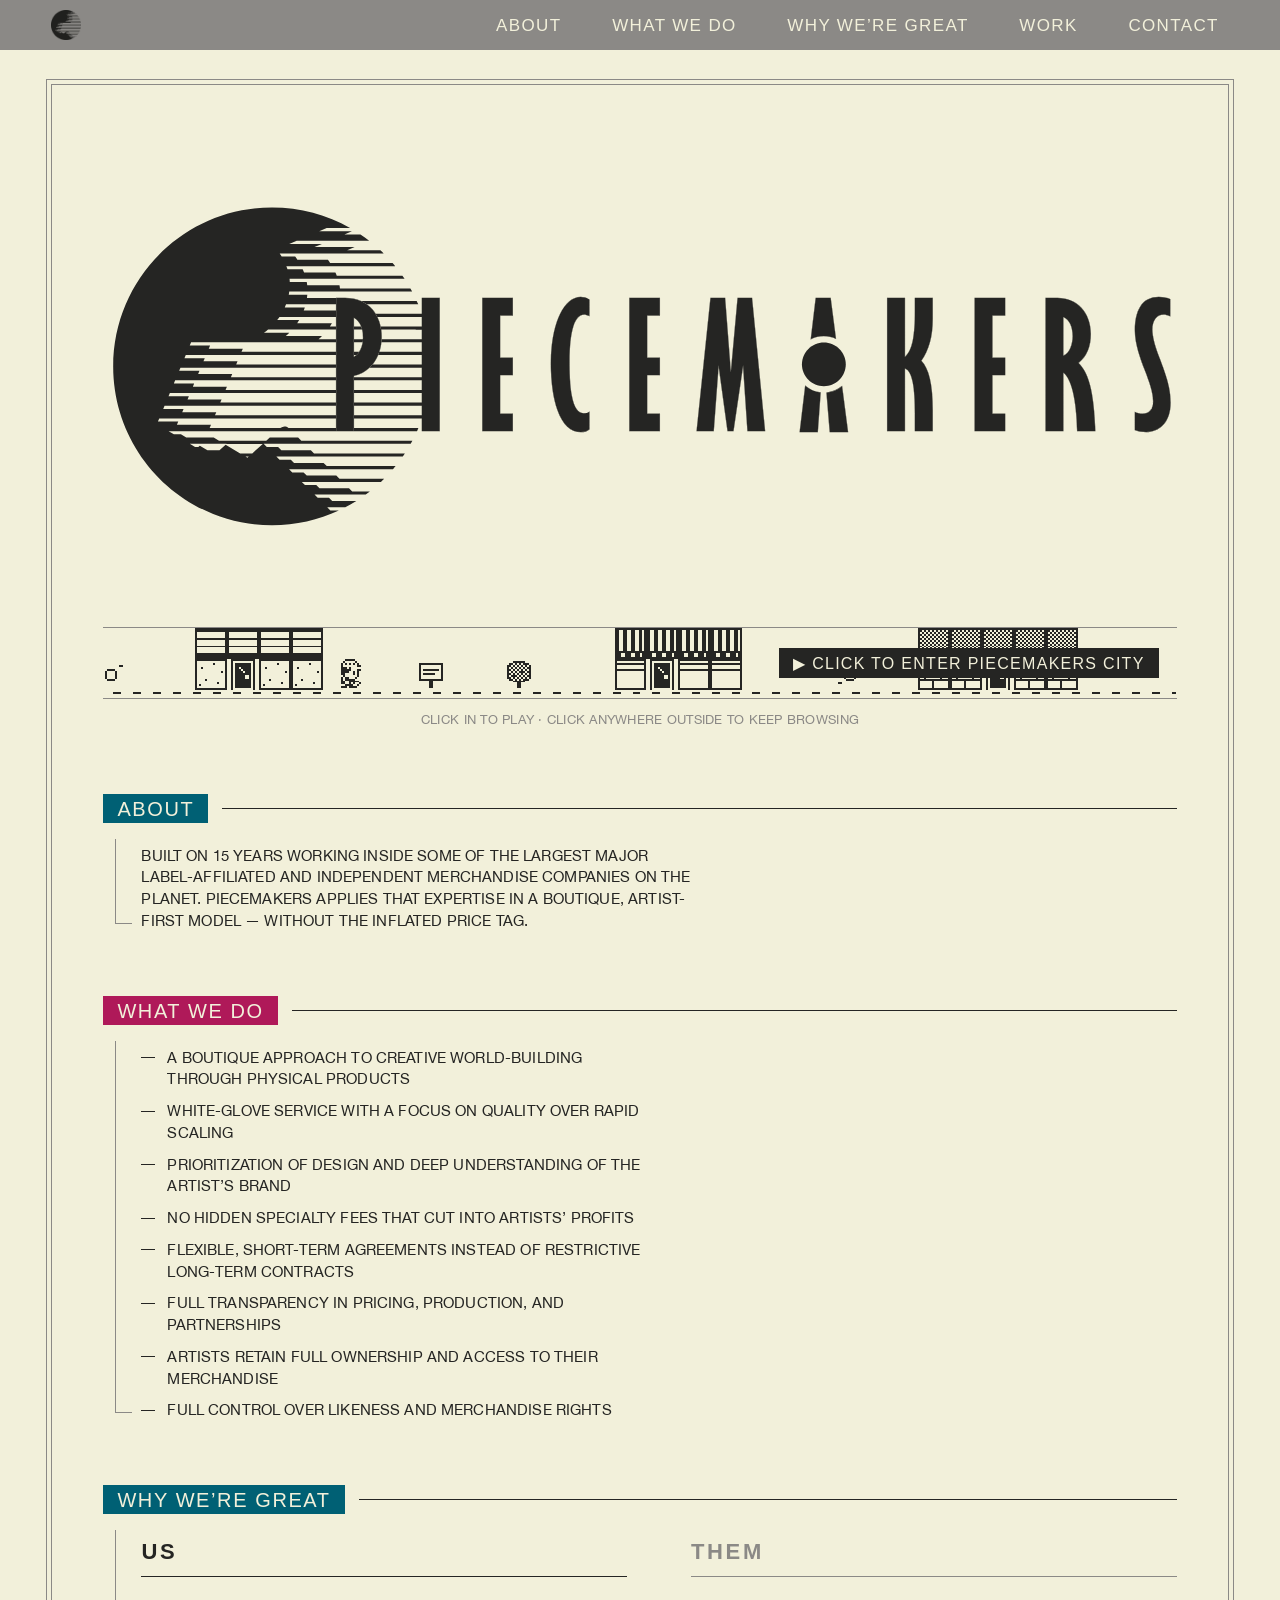
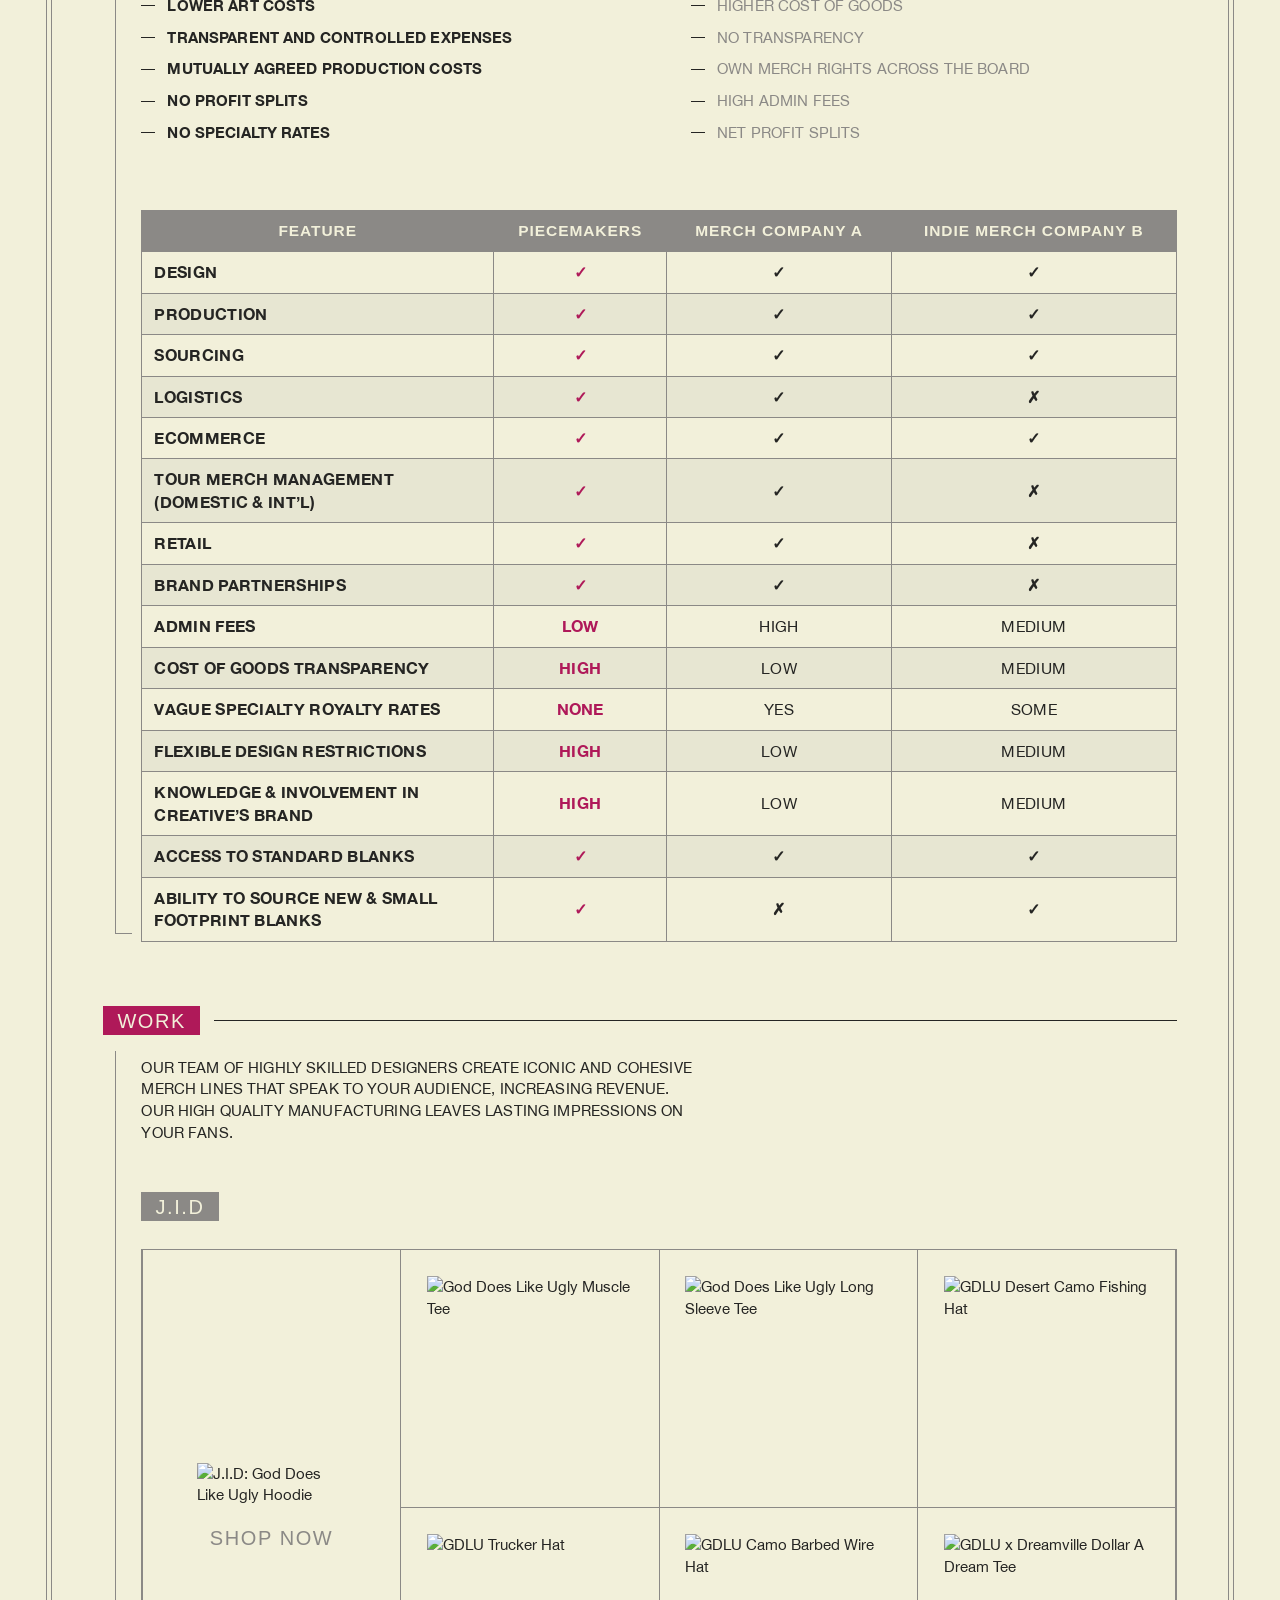
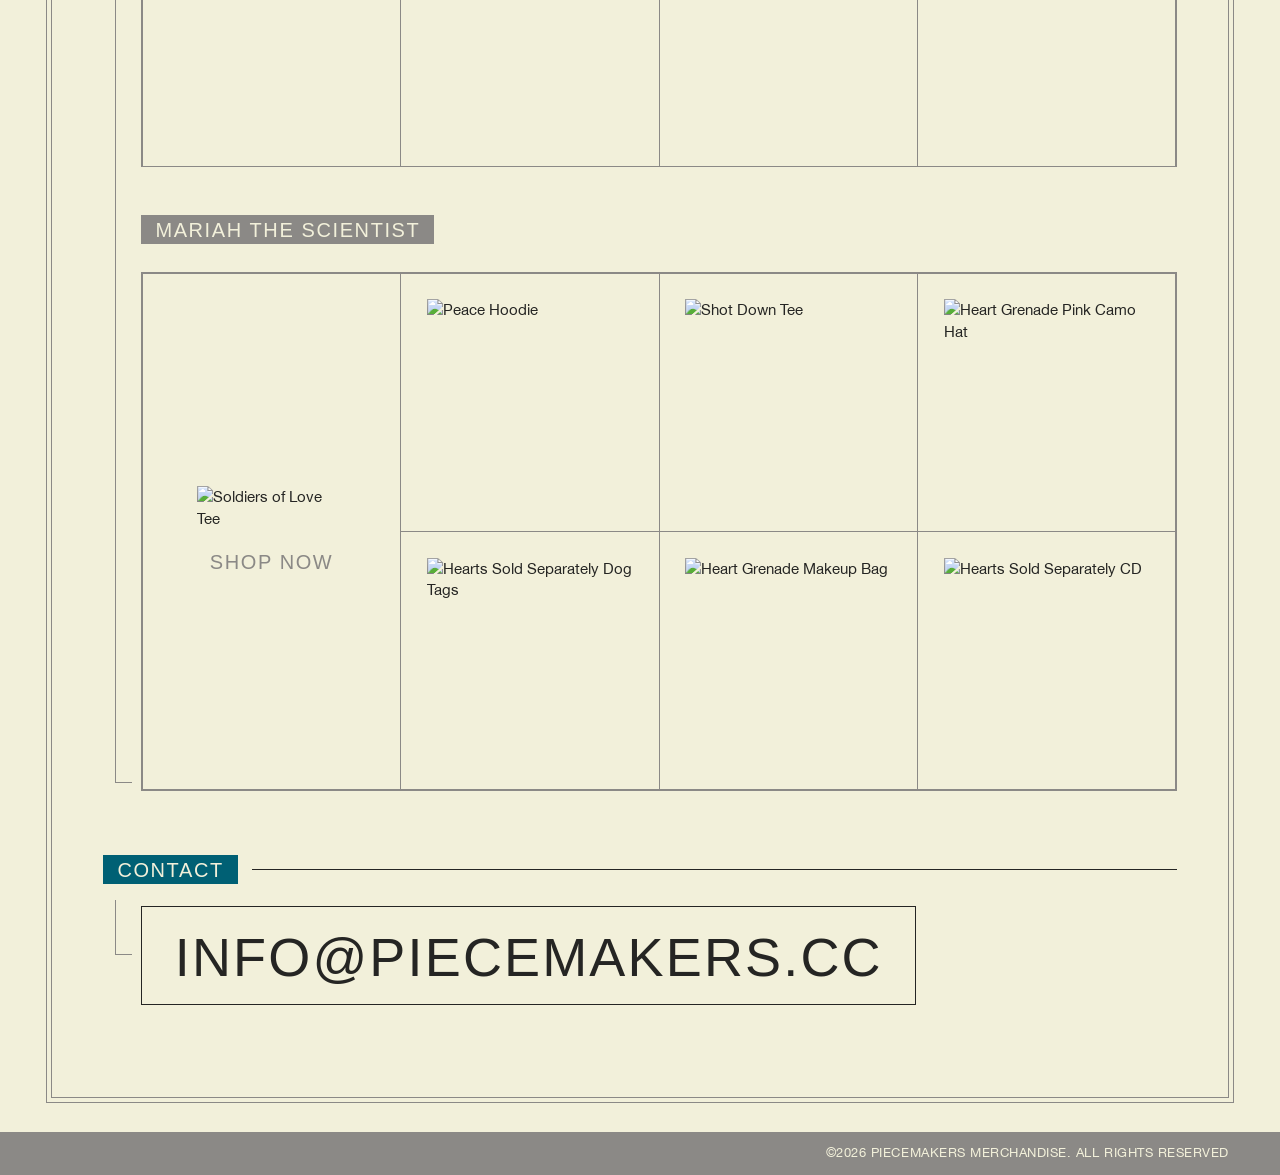
==== commit d982cfe1: "START button becomes EXIT in-game on mobile; restore 15px type; unselectable d-pad" ====
--- a/index.html
+++ b/index.html
@@ -80,7 +80,6 @@
         <button class="gb__cover" id="gbCover" type="button" aria-label="Click to play Piecemakers City">
           <span class="gb__hint">&#9654; Click to enter Piecemakers City</span>
         </button>
-        <button class="gb__exit" id="gbExit" type="button" aria-label="Exit game and return to site">&#10005; Exit</button>
       </div>
       <p class="gb__note">Click in to play &middot; click anywhere outside to keep browsing</p>
     </section>
@@ -428,7 +427,6 @@
   if (!gb || !cover || !frame) return;
 
   var SRC_GAME = 'game/index.html', SRC_BANNER = 'game/index.html?banner=1';
-  var exitBtn = document.getElementById('gbExit');
   var isTouch = window.matchMedia('(hover: none), (pointer: coarse)').matches;
 
   function openGame() {
@@ -445,7 +443,11 @@
   }
 
   cover.addEventListener('click', function (e) { e.preventDefault(); openGame(); });
-  exitBtn.addEventListener('click', function (e) { e.preventDefault(); closeGame(); });
+
+  /* the game's START button becomes EXIT in-game and messages up to close */
+  window.addEventListener('message', function (e) {
+    if (e.origin === location.origin && e.data === 'pm-exit') closeGame();
+  });
 
   /* desktop only: pointer-down outside the shell hands control back.
      On touch, scrolling counts as outside taps, so exit is the button instead. */
--- a/styles.css
+++ b/styles.css
@@ -49,8 +49,8 @@
   background: var(--beige);
   color: var(--floppy);
   font-family: var(--body);
-  font-size: 12px;   /* 30% down from the original 17px */
-  line-height: 1.3;
+  font-size: 15px;
+  line-height: 1.45;
   -webkit-font-smoothing: antialiased;
 }
 img { display: block; max-width: 100%; }
@@ -158,21 +158,14 @@
   text-transform: uppercase; letter-spacing: 0.02em;
   font-size: 13px; color: var(--microchip);
 }
-.gb__exit {
-  display: none;
-  position: absolute; top: 10px; right: 10px; z-index: 5;
-  font-family: var(--head); text-transform: uppercase; letter-spacing: 0.08em;
-  font-size: 13px; color: var(--beige); background: var(--floppy);
-  border: 0; padding: 8px 12px 7px; cursor: pointer;
-}
-/* touch devices: game takes over the whole screen; explicit exit button */
+/* touch devices: game takes over the whole screen; the in-game START
+   button becomes EXIT and hands control back */
 @media (hover: none), (pointer: coarse) {
   .gb.playing {
     position: fixed; inset: 0; z-index: 300;
     width: 100vw; height: 100dvh;
     border: 0; outline: 0;
   }
-  .gb.playing .gb__exit { display: block; }
 }
 body.gb-lock { overflow: hidden; }   /* freeze page scroll behind fullscreen game */
 
@@ -208,7 +201,7 @@
 /* Body region with a left bracket connector */
 .block__body {
   position: relative;
-  margin: 16px 0 0 12px;
+  margin: 22px 0 0 12px;
   padding-left: 26px;
 }
 .block__body::before {
@@ -221,8 +214,8 @@
 .block__body p {
   max-width: 70ch;
   text-transform: uppercase;
-  letter-spacing: 0;
-  margin: 0 0 0.7em;
+  letter-spacing: 0.01em;
+  margin: 0 0 1em;
 }
 
 /* ---------- Dash lists ---------- */
@@ -232,7 +225,7 @@
 .dash-list li {
   position: relative;
   padding-left: 26px;
-  margin: 0 0 6px;
+  margin: 0 0 10px;
   text-transform: uppercase;
   letter-spacing: 0.01em;
   max-width: 64ch;
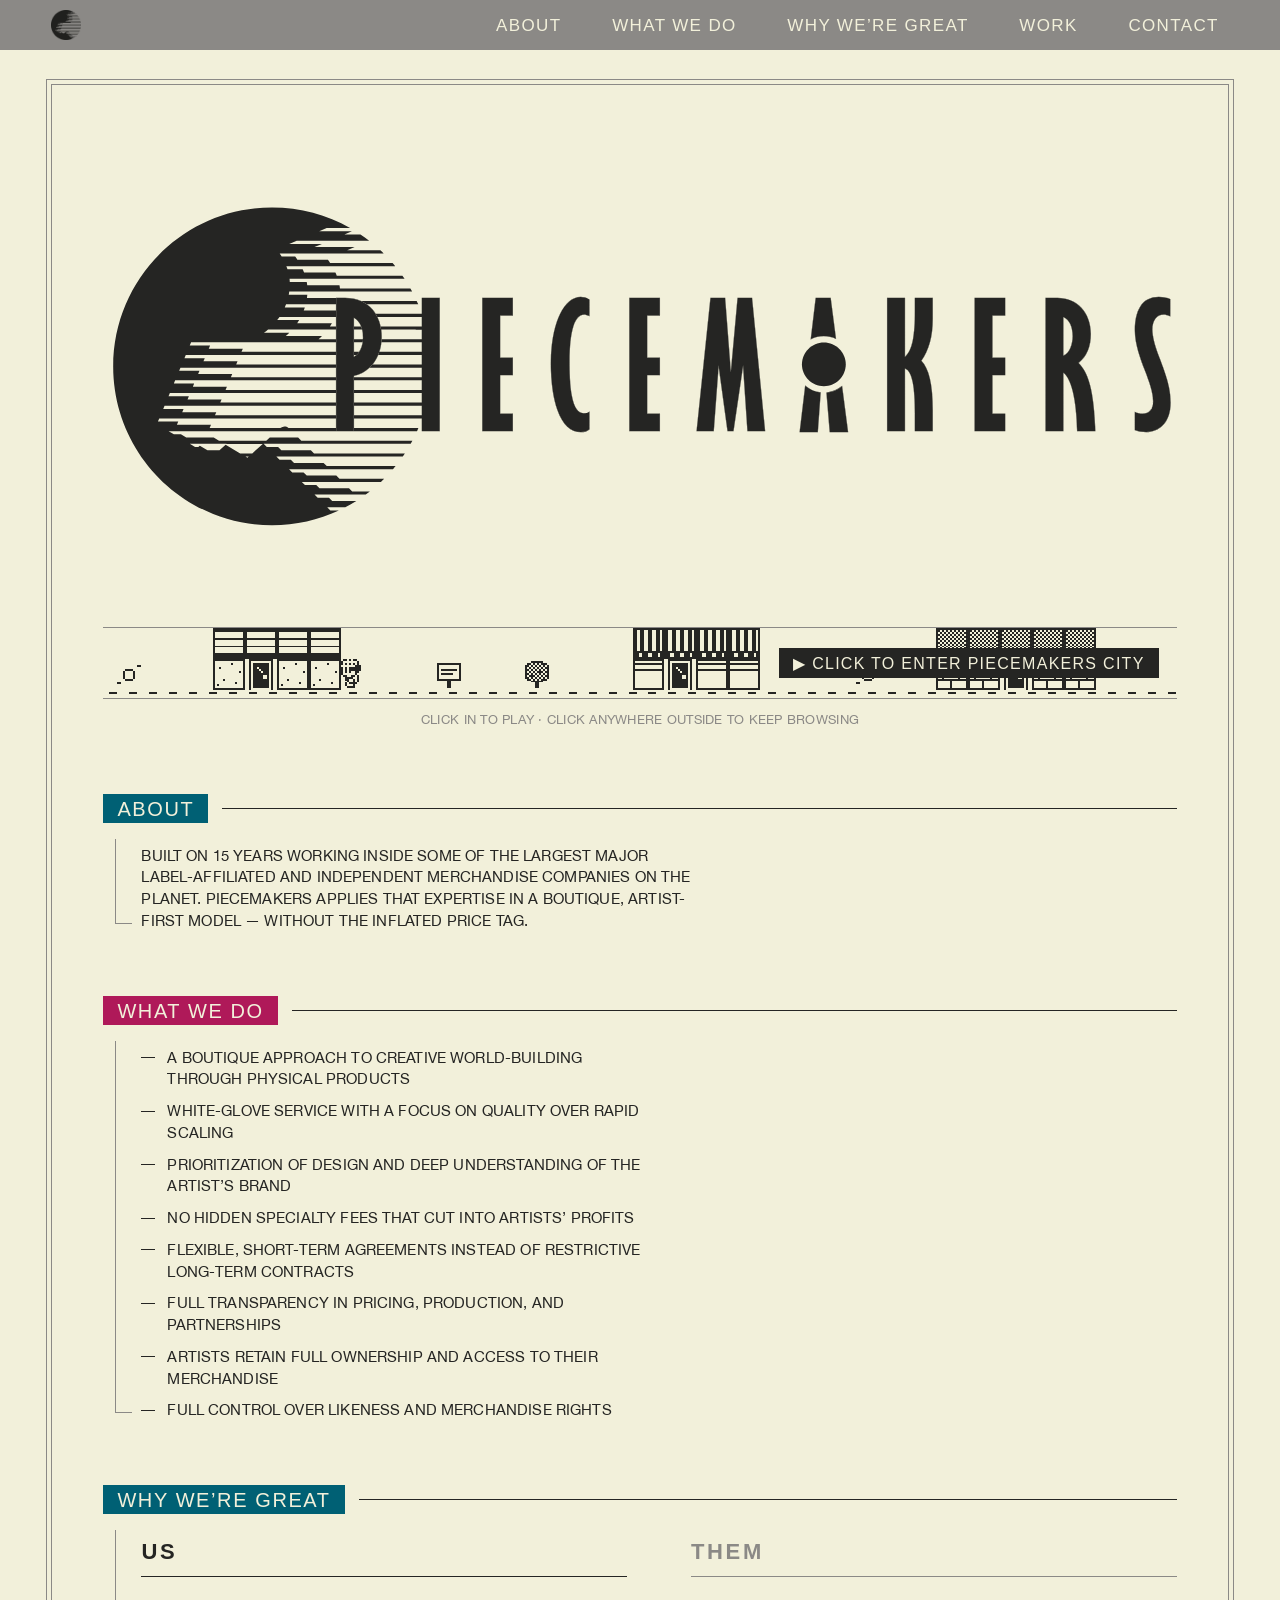
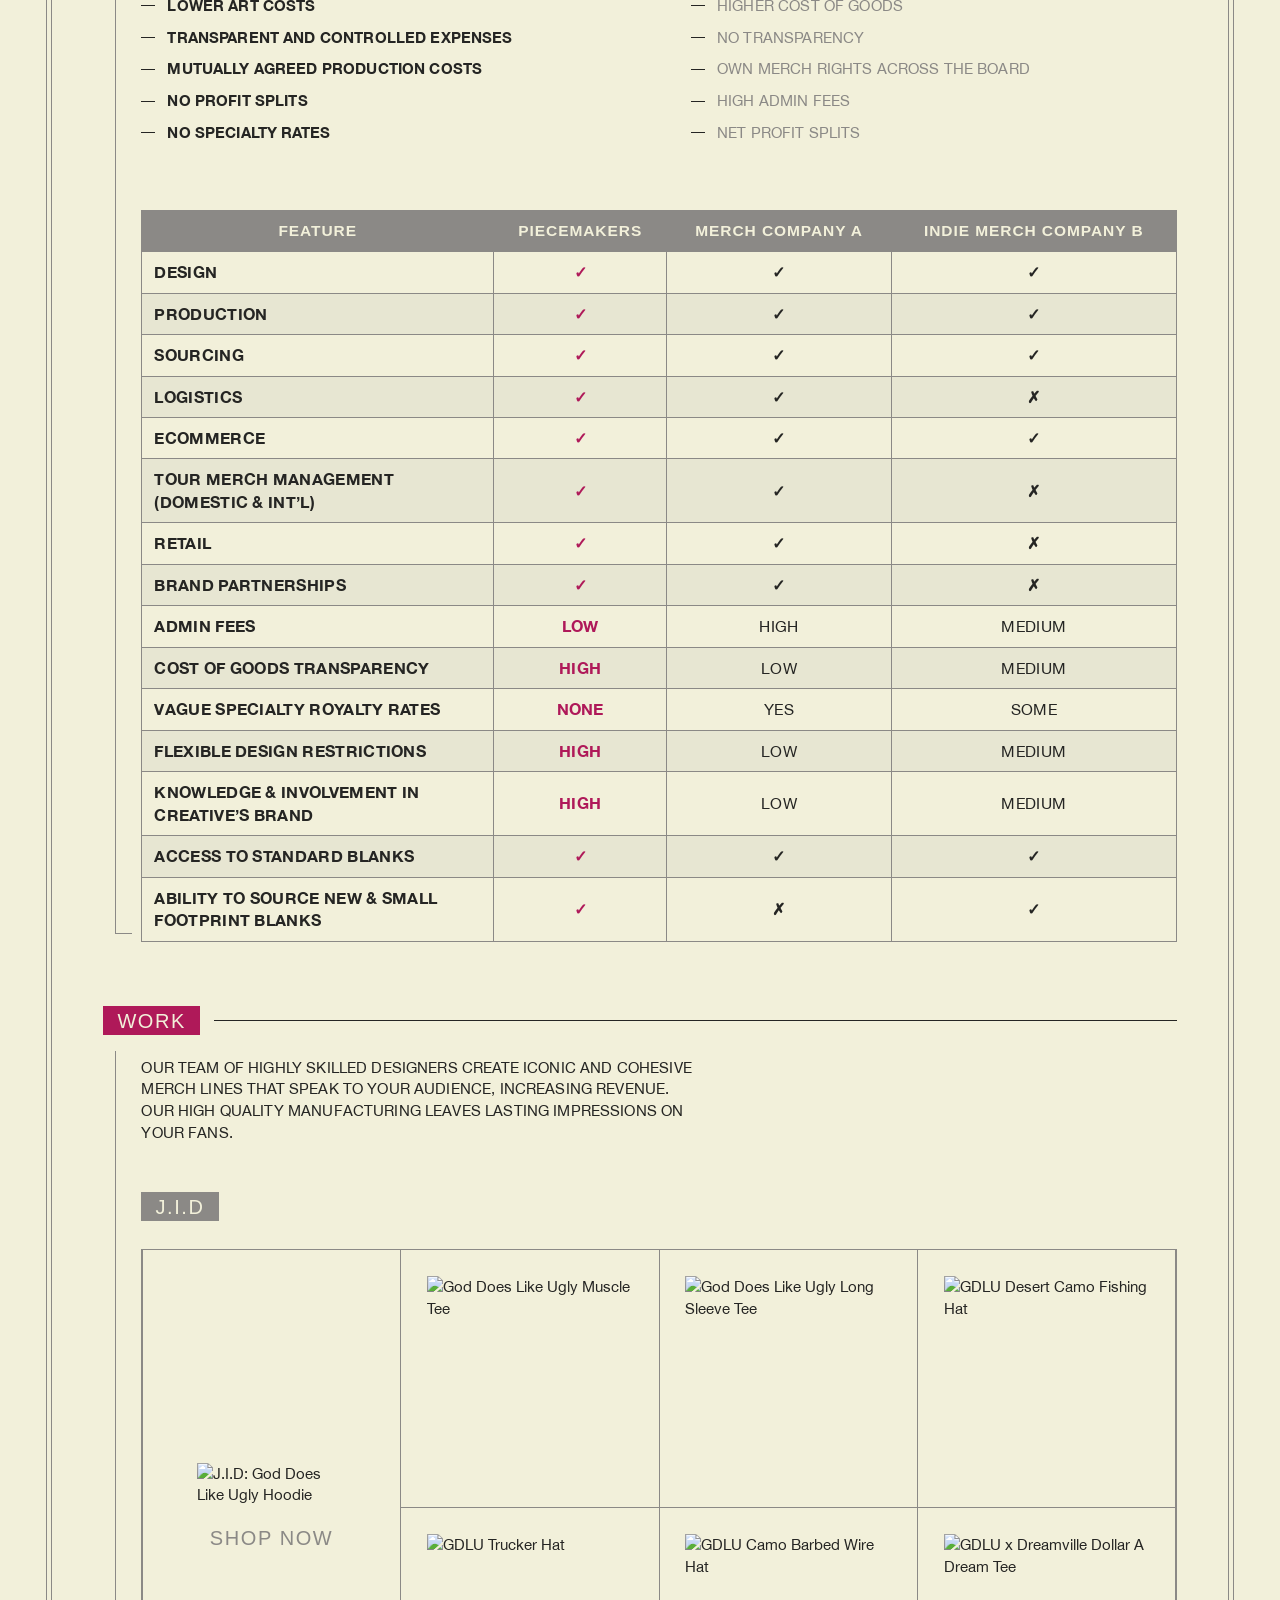
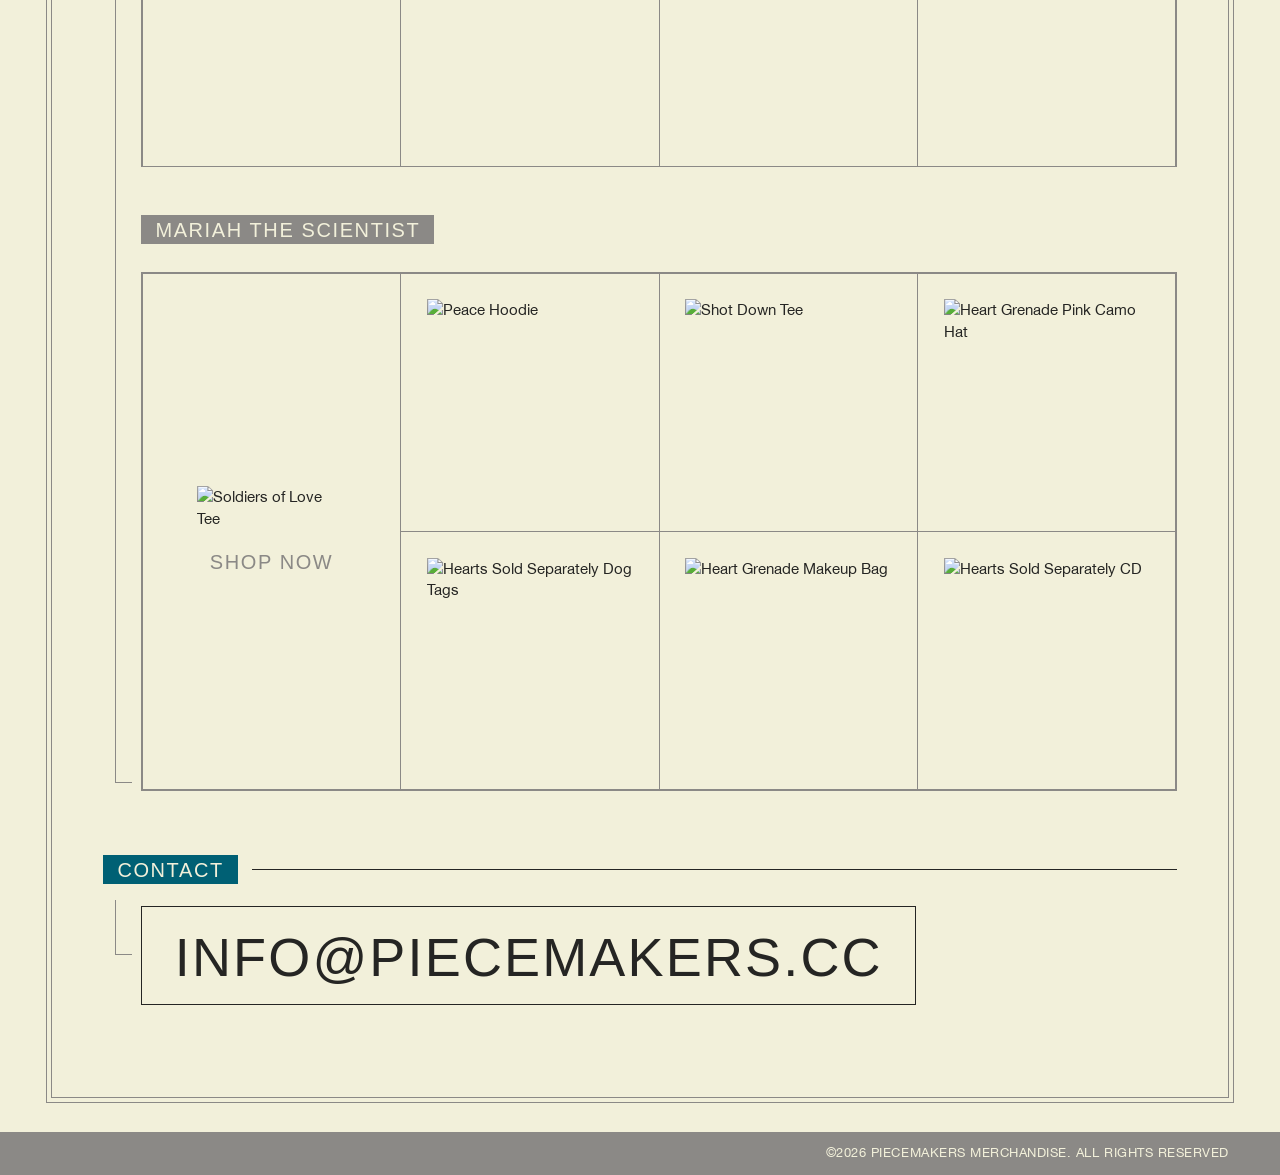
==== commit 0bd0468c: "fix exit ghost-tap reopen; Josh first-name only; normal legs for NPC sprites" ====
--- a/index.html
+++ b/index.html
@@ -435,14 +435,20 @@
     frame.setAttribute('src', SRC_GAME);
     try { frame.contentWindow.focus(); } catch (err) {}
   }
+  var lastClose = 0;
   function closeGame() {
+    lastClose = Date.now();
     gb.classList.remove('playing');
     document.body.classList.remove('gb-lock');
     frame.setAttribute('src', SRC_BANNER);
     try { frame.blur(); window.focus(); } catch (err) {}
   }
 
-  cover.addEventListener('click', function (e) { e.preventDefault(); openGame(); });
+  cover.addEventListener('click', function (e) {
+    e.preventDefault();
+    if (Date.now() - lastClose < 700) return;   /* swallow the ghost tap after exiting */
+    openGame();
+  });
 
   /* the game's START button becomes EXIT in-game and messages up to close */
   window.addEventListener('message', function (e) {
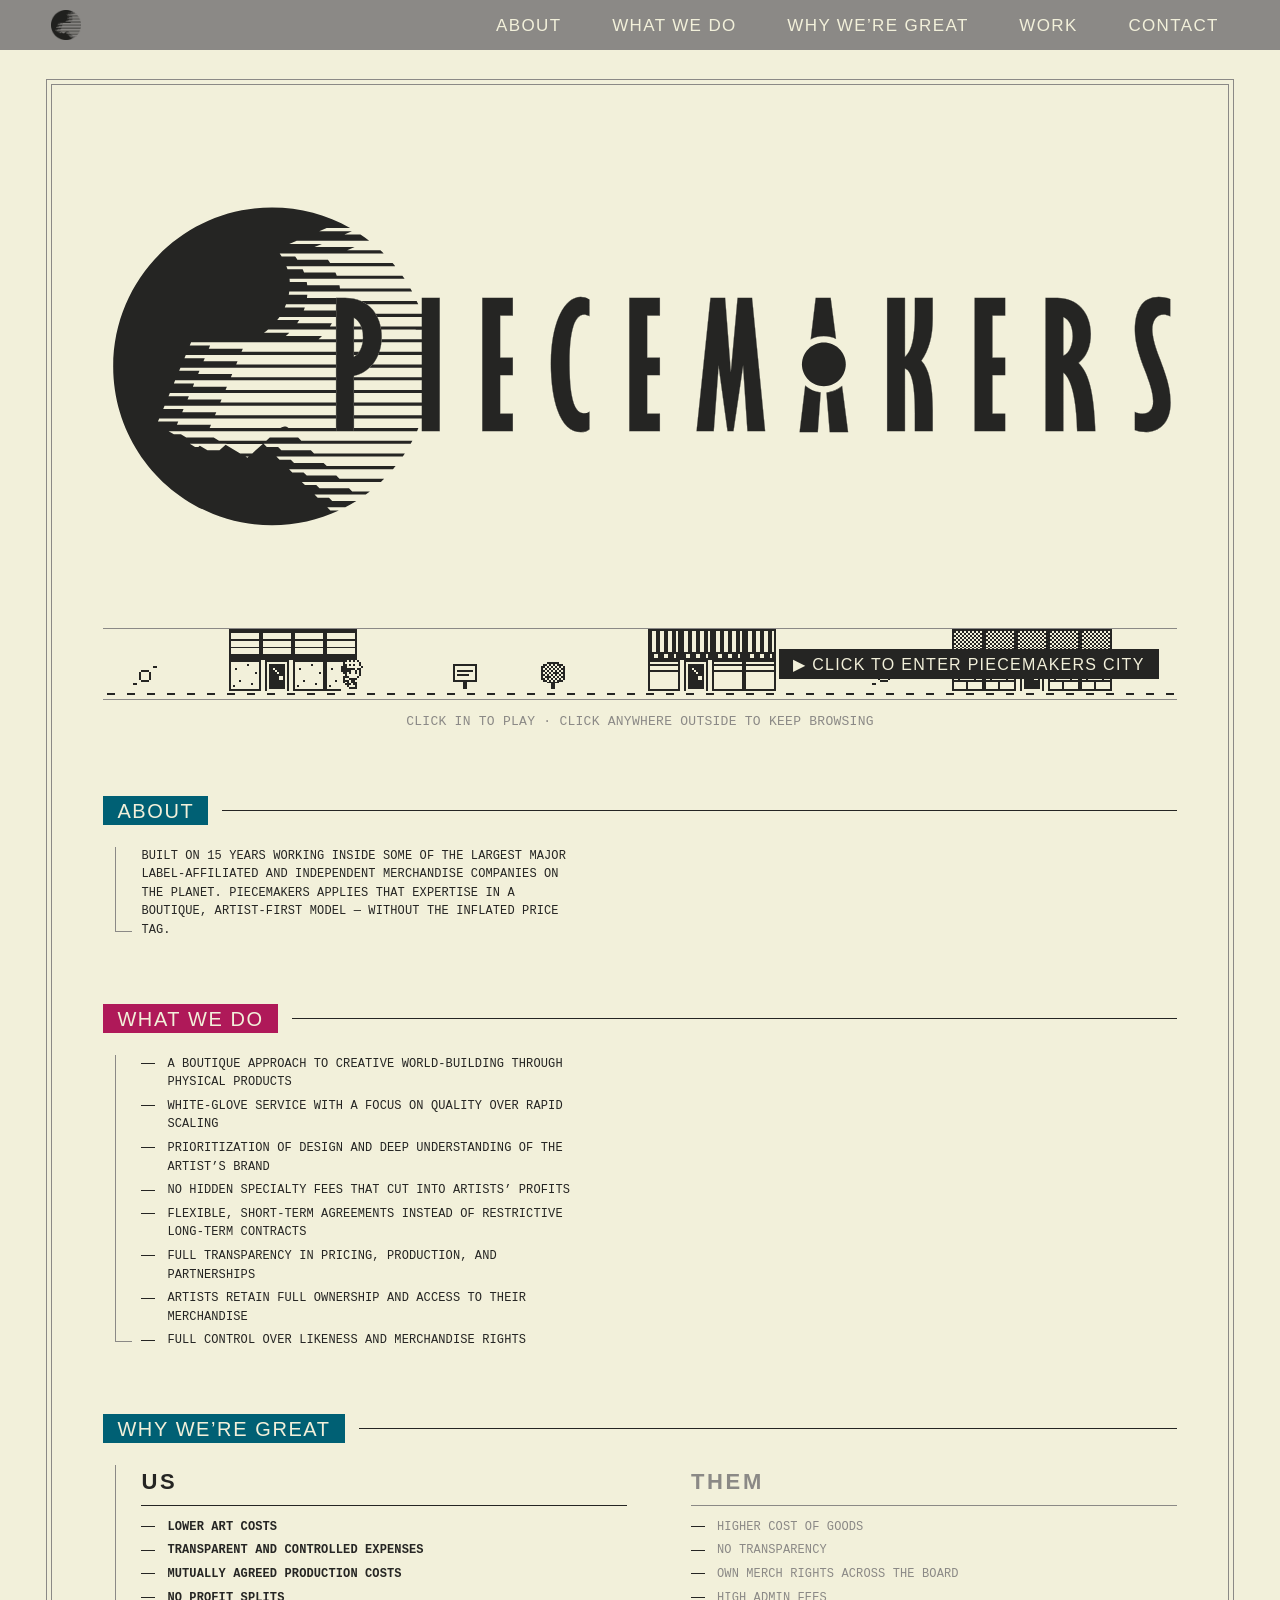
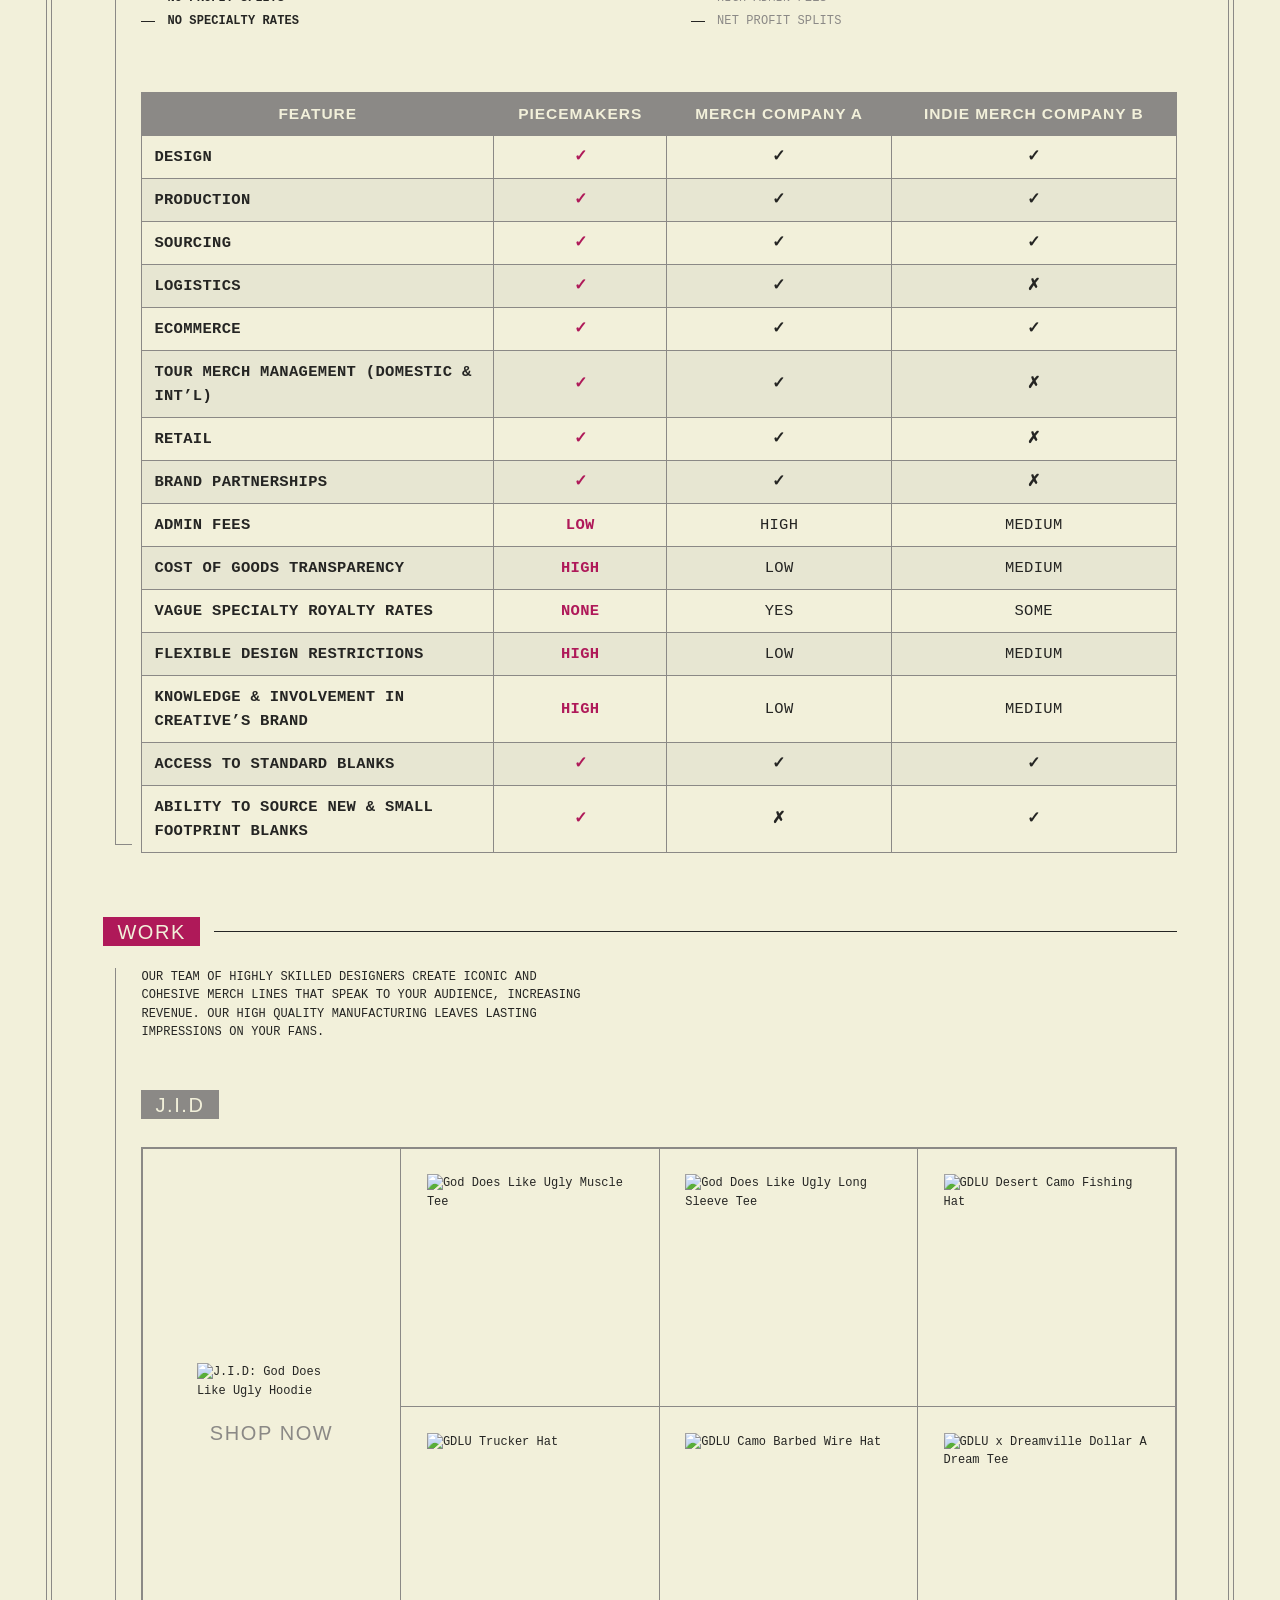
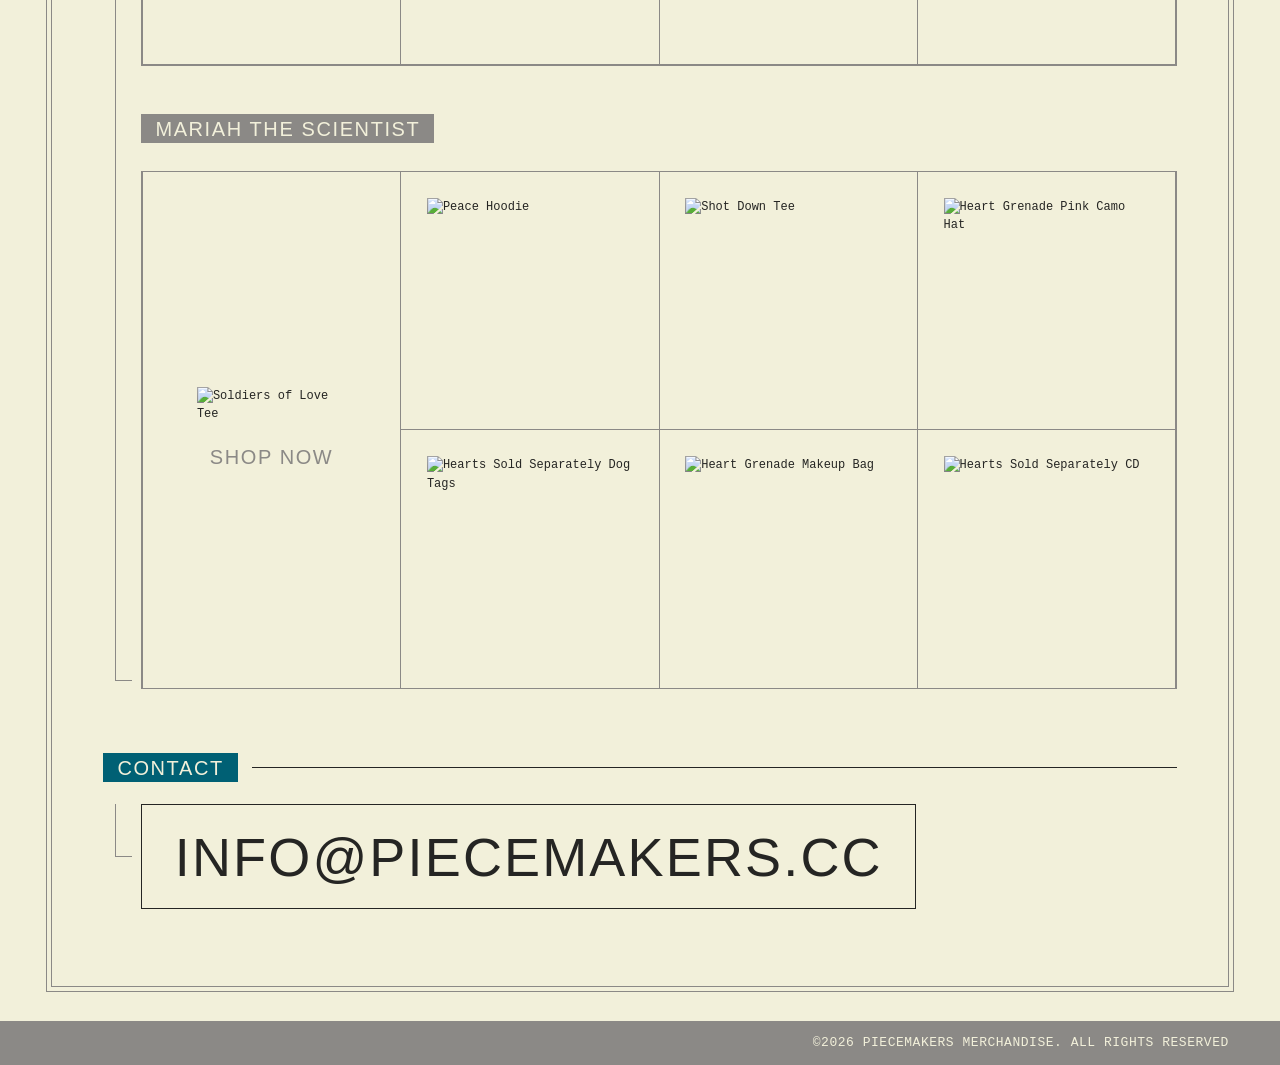
==== commit 37082b27: "section reveal: rule extends, body expands on scroll" ====
--- a/index.html
+++ b/index.html
@@ -15,6 +15,30 @@
     position: fixed; top: 0; left: 0;
     width: 100vw; height: 100vh;
     pointer-events: none; z-index: 200;
+  }
+
+  /* --- Section scroll-reveal --- */
+  .block.collapsible .rule {
+    transform: scaleX(0);
+    transform-origin: left;
+    transition: transform 0.55s cubic-bezier(0.4, 0, 0.2, 1);
+  }
+  .block.collapsible.revealed .rule {
+    transform: scaleX(1);
+  }
+  .block.collapsible .block__body {
+    max-height: 0;
+    overflow: hidden;
+    opacity: 0;
+    margin-top: 0;
+    transition:
+      max-height 0.8s cubic-bezier(0.4, 0, 0.2, 1) 0.2s,
+      opacity    0.6s ease 0.38s,
+      margin-top 0.5s ease 0.2s;
+  }
+  .block.collapsible.revealed .block__body {
+    opacity: 1;
+    margin-top: 22px;
   }
 </style>
 </head>
@@ -418,6 +442,39 @@
 });
 </script>
 
+<script>
+// --- Section scroll-reveal ---
+window.addEventListener('DOMContentLoaded', function () {
+  var blocks = document.querySelectorAll('.block');
+  var heights = new Map();
+
+  // Measure natural heights before collapsing
+  blocks.forEach(function (block) {
+    var body = block.querySelector('.block__body');
+    if (body) heights.set(block, body.scrollHeight);
+  });
+
+  // Collapse all sections
+  blocks.forEach(function (block) {
+    block.classList.add('collapsible');
+  });
+
+  // Reveal on scroll
+  var io = new IntersectionObserver(function (entries) {
+    entries.forEach(function (entry) {
+      if (!entry.isIntersecting) return;
+      var block = entry.target;
+      var body = block.querySelector('.block__body');
+      if (body) body.style.maxHeight = (heights.get(block) || 3000) + 'px';
+      block.classList.add('revealed');
+      io.unobserve(block);
+    });
+  }, { threshold: 0.08, rootMargin: '0px 0px -30px 0px' });
+
+  blocks.forEach(function (block) { io.observe(block); });
+});
+</script>
+
 <!-- Piecemakers City embed: click to activate, click outside to deactivate -->
 <script>
 (function () {
--- a/styles.css
+++ b/styles.css
@@ -49,8 +49,9 @@
   background: var(--beige);
   color: var(--floppy);
   font-family: var(--body);
-  font-size: 15px;
-  line-height: 1.45;
+  font-family: 'Courier New', Courier, monospace;
+  font-size: 12px;
+  line-height: 1.55;
   -webkit-font-smoothing: antialiased;
 }
 img { display: block; max-width: 100%; }
@@ -212,10 +213,10 @@
   width: 16px;
 }
 .block__body p {
-  max-width: 70ch;
+  max-width: 62ch;
   text-transform: uppercase;
   letter-spacing: 0.01em;
-  margin: 0 0 1em;
+  margin: 0 0 0.7em;
 }
 
 /* ---------- Dash lists ---------- */
@@ -225,10 +226,10 @@
 .dash-list li {
   position: relative;
   padding-left: 26px;
-  margin: 0 0 10px;
+  margin: 0 0 5px;
   text-transform: uppercase;
   letter-spacing: 0.01em;
-  max-width: 64ch;
+  max-width: 62ch;
 }
 .dash-list li::before {
   content: "";
@@ -248,8 +249,8 @@
   text-transform: uppercase;
   letter-spacing: 0.12em;
   font-size: clamp(16px, 2vw, 22px);
-  margin: 0 0 18px;
-  padding-bottom: 8px;
+  margin: 0 0 12px;
+  padding-bottom: 6px;
   border-bottom: 1px solid var(--floppy);
 }
 .versus__head--them { color: var(--microchip); border-color: var(--microchip); }
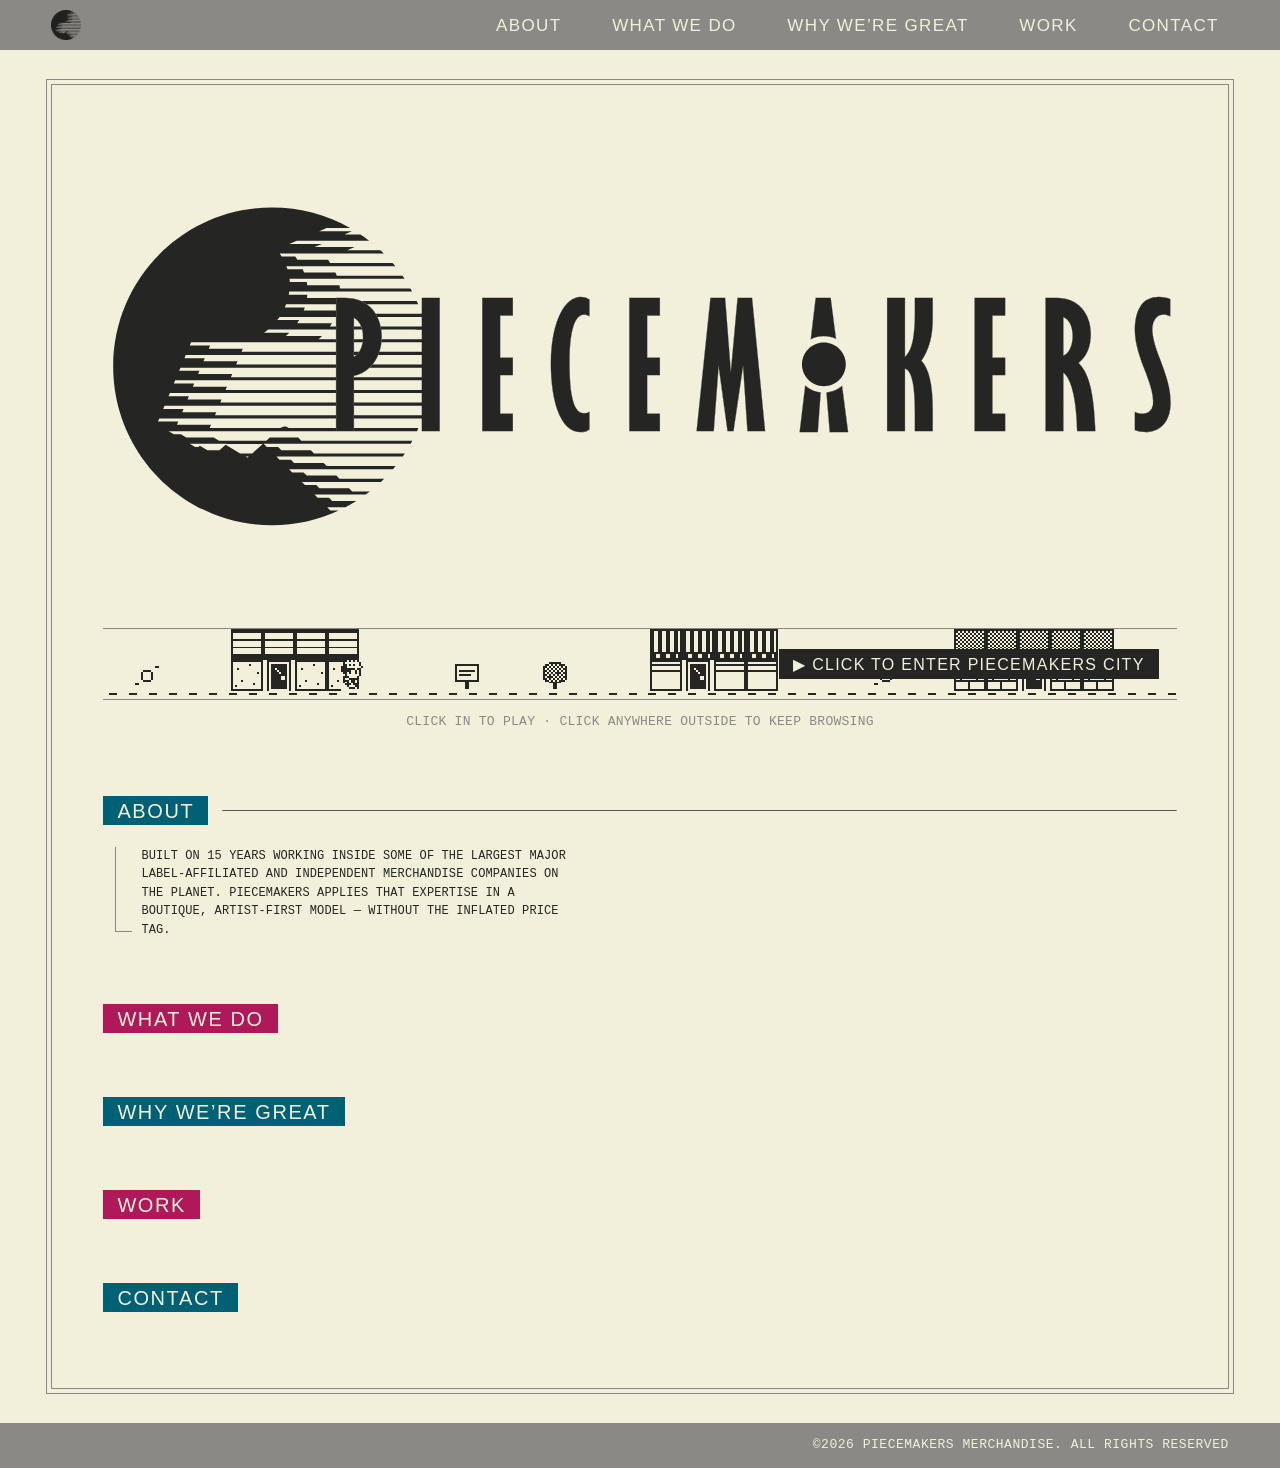
==== commit e19d0f7a: "scroll-reveal: focal trigger zone, dramatic smooth expand" ====
--- a/index.html
+++ b/index.html
@@ -19,26 +19,28 @@
 
   /* --- Section scroll-reveal --- */
   .block.collapsible .rule {
-    transform: scaleX(0);
-    transform-origin: left;
-    transition: transform 0.55s cubic-bezier(0.4, 0, 0.2, 1);
+    clip-path: inset(0 100% 0 0);
+    transition: clip-path 0.75s cubic-bezier(0.22, 1, 0.36, 1);
   }
   .block.collapsible.revealed .rule {
-    transform: scaleX(1);
+    clip-path: inset(0 0% 0 0);
   }
   .block.collapsible .block__body {
     max-height: 0;
     overflow: hidden;
     opacity: 0;
     margin-top: 0;
+    transform: translateY(-10px);
     transition:
-      max-height 0.8s cubic-bezier(0.4, 0, 0.2, 1) 0.2s,
-      opacity    0.6s ease 0.38s,
-      margin-top 0.5s ease 0.2s;
+      max-height  1.1s cubic-bezier(0.22, 1, 0.36, 1) 0.3s,
+      opacity     0.75s ease                           0.45s,
+      margin-top  0.8s cubic-bezier(0.22, 1, 0.36, 1) 0.3s,
+      transform   0.85s cubic-bezier(0.22, 1, 0.36, 1) 0.3s;
   }
   .block.collapsible.revealed .block__body {
     opacity: 1;
     margin-top: 22px;
+    transform: translateY(0);
   }
 </style>
 </head>
@@ -469,7 +471,7 @@
       block.classList.add('revealed');
       io.unobserve(block);
     });
-  }, { threshold: 0.08, rootMargin: '0px 0px -30px 0px' });
+  }, { threshold: 0, rootMargin: '-18% 0px -52% 0px' });
 
   blocks.forEach(function (block) { io.observe(block); });
 });
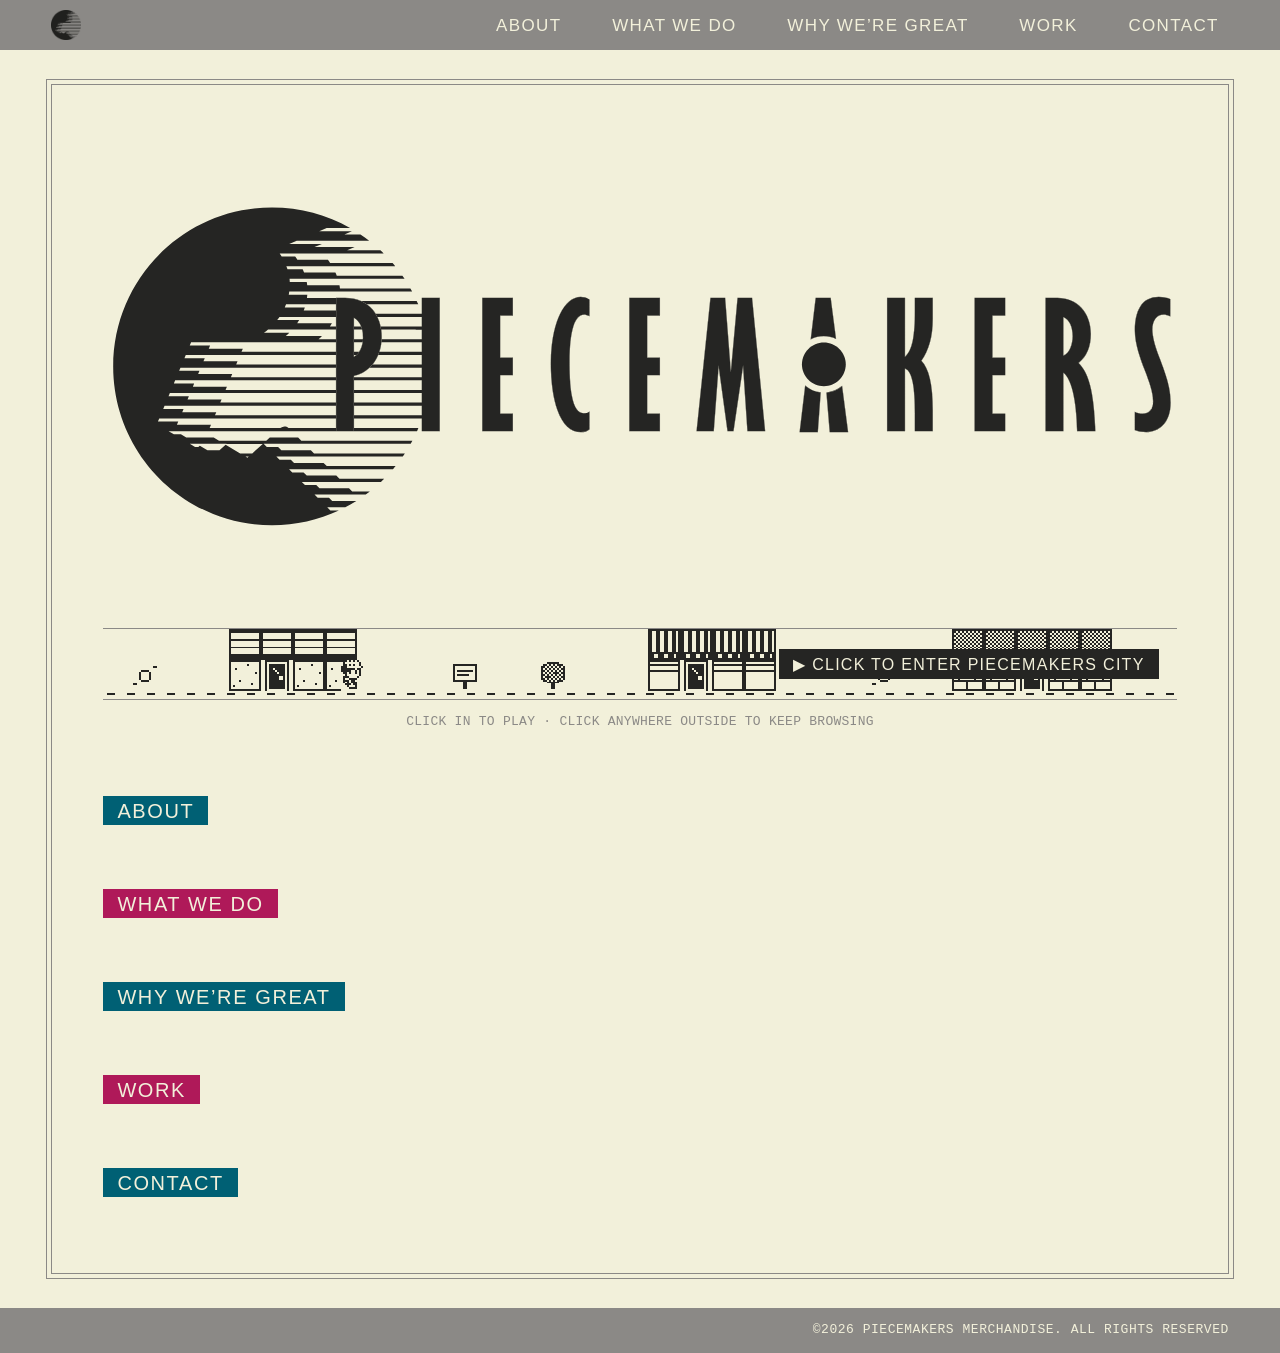
==== commit 98cc3177: "scroll-reveal: collapse sections when out of focal zone" ====
--- a/index.html
+++ b/index.html
@@ -461,15 +461,18 @@
     block.classList.add('collapsible');
   });
 
-  // Reveal on scroll
+  // Expand focal section, collapse all others
   var io = new IntersectionObserver(function (entries) {
     entries.forEach(function (entry) {
-      if (!entry.isIntersecting) return;
       var block = entry.target;
       var body = block.querySelector('.block__body');
-      if (body) body.style.maxHeight = (heights.get(block) || 3000) + 'px';
-      block.classList.add('revealed');
-      io.unobserve(block);
+      if (entry.isIntersecting) {
+        if (body) body.style.maxHeight = (heights.get(block) || 3000) + 'px';
+        block.classList.add('revealed');
+      } else {
+        block.classList.remove('revealed');
+        if (body) body.style.maxHeight = '';
+      }
     });
   }, { threshold: 0, rootMargin: '-18% 0px -52% 0px' });
 
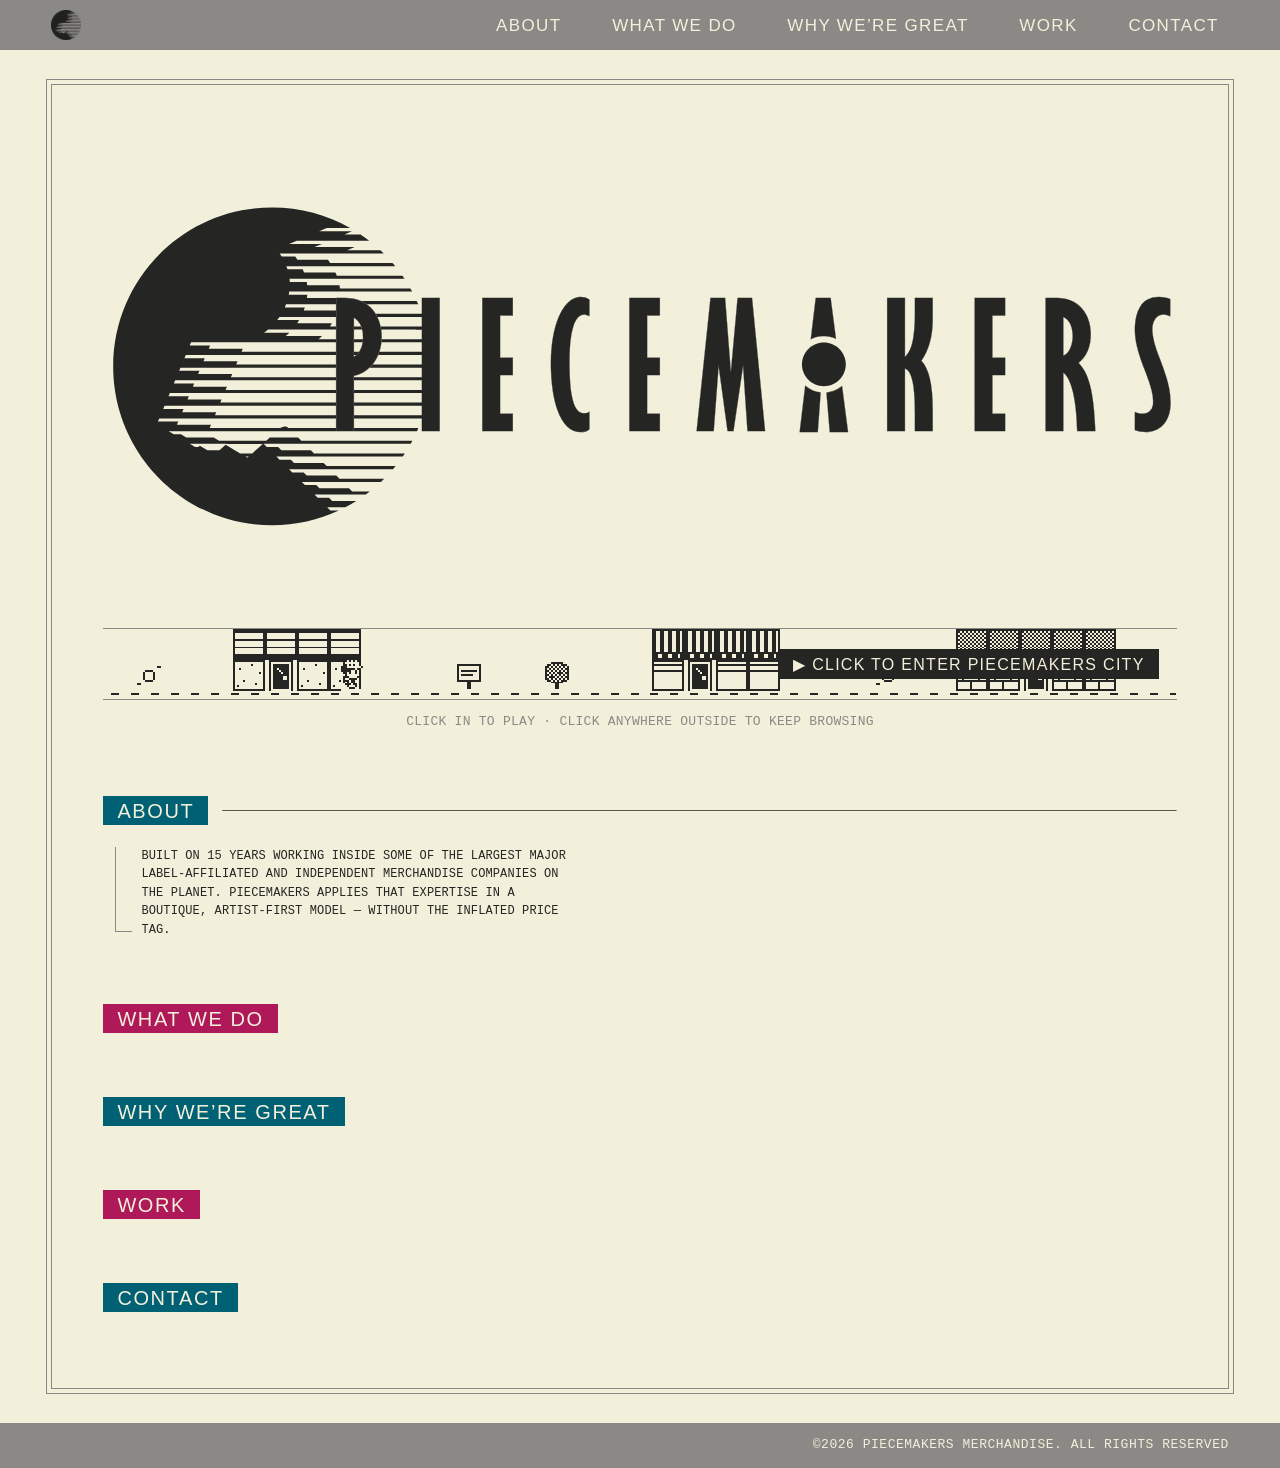
==== commit fe43f761: "scroll-reveal: accordion mode, no thrash on tall sections" ====
--- a/index.html
+++ b/index.html
@@ -30,17 +30,14 @@
     overflow: hidden;
     opacity: 0;
     margin-top: 0;
-    transform: translateY(-10px);
+    will-change: max-height, opacity;
     transition:
-      max-height  1.1s cubic-bezier(0.22, 1, 0.36, 1) 0.3s,
-      opacity     0.75s ease                           0.45s,
-      margin-top  0.8s cubic-bezier(0.22, 1, 0.36, 1) 0.3s,
-      transform   0.85s cubic-bezier(0.22, 1, 0.36, 1) 0.3s;
+      max-height  1.1s cubic-bezier(0.22, 1, 0.36, 1) 0.25s,
+      opacity     0.8s ease                            0.42s;
   }
   .block.collapsible.revealed .block__body {
     opacity: 1;
     margin-top: 22px;
-    transform: translateY(0);
   }
 </style>
 </head>
@@ -461,18 +458,26 @@
     block.classList.add('collapsible');
   });
 
-  // Expand focal section, collapse all others
+  // Accordion: open focal section, close the previous one
+  var currentOpen = null;
+
   var io = new IntersectionObserver(function (entries) {
     entries.forEach(function (entry) {
+      if (!entry.isIntersecting) return;
       var block = entry.target;
+
+      // Close previous
+      if (currentOpen && currentOpen !== block) {
+        var prev = currentOpen.querySelector('.block__body');
+        currentOpen.classList.remove('revealed');
+        if (prev) prev.style.maxHeight = '';
+      }
+
+      // Open this one
       var body = block.querySelector('.block__body');
-      if (entry.isIntersecting) {
-        if (body) body.style.maxHeight = (heights.get(block) || 3000) + 'px';
-        block.classList.add('revealed');
-      } else {
-        block.classList.remove('revealed');
-        if (body) body.style.maxHeight = '';
-      }
+      if (body) body.style.maxHeight = (heights.get(block) || 3000) + 'px';
+      block.classList.add('revealed');
+      currentOpen = block;
     });
   }, { threshold: 0, rootMargin: '-18% 0px -52% 0px' });
 
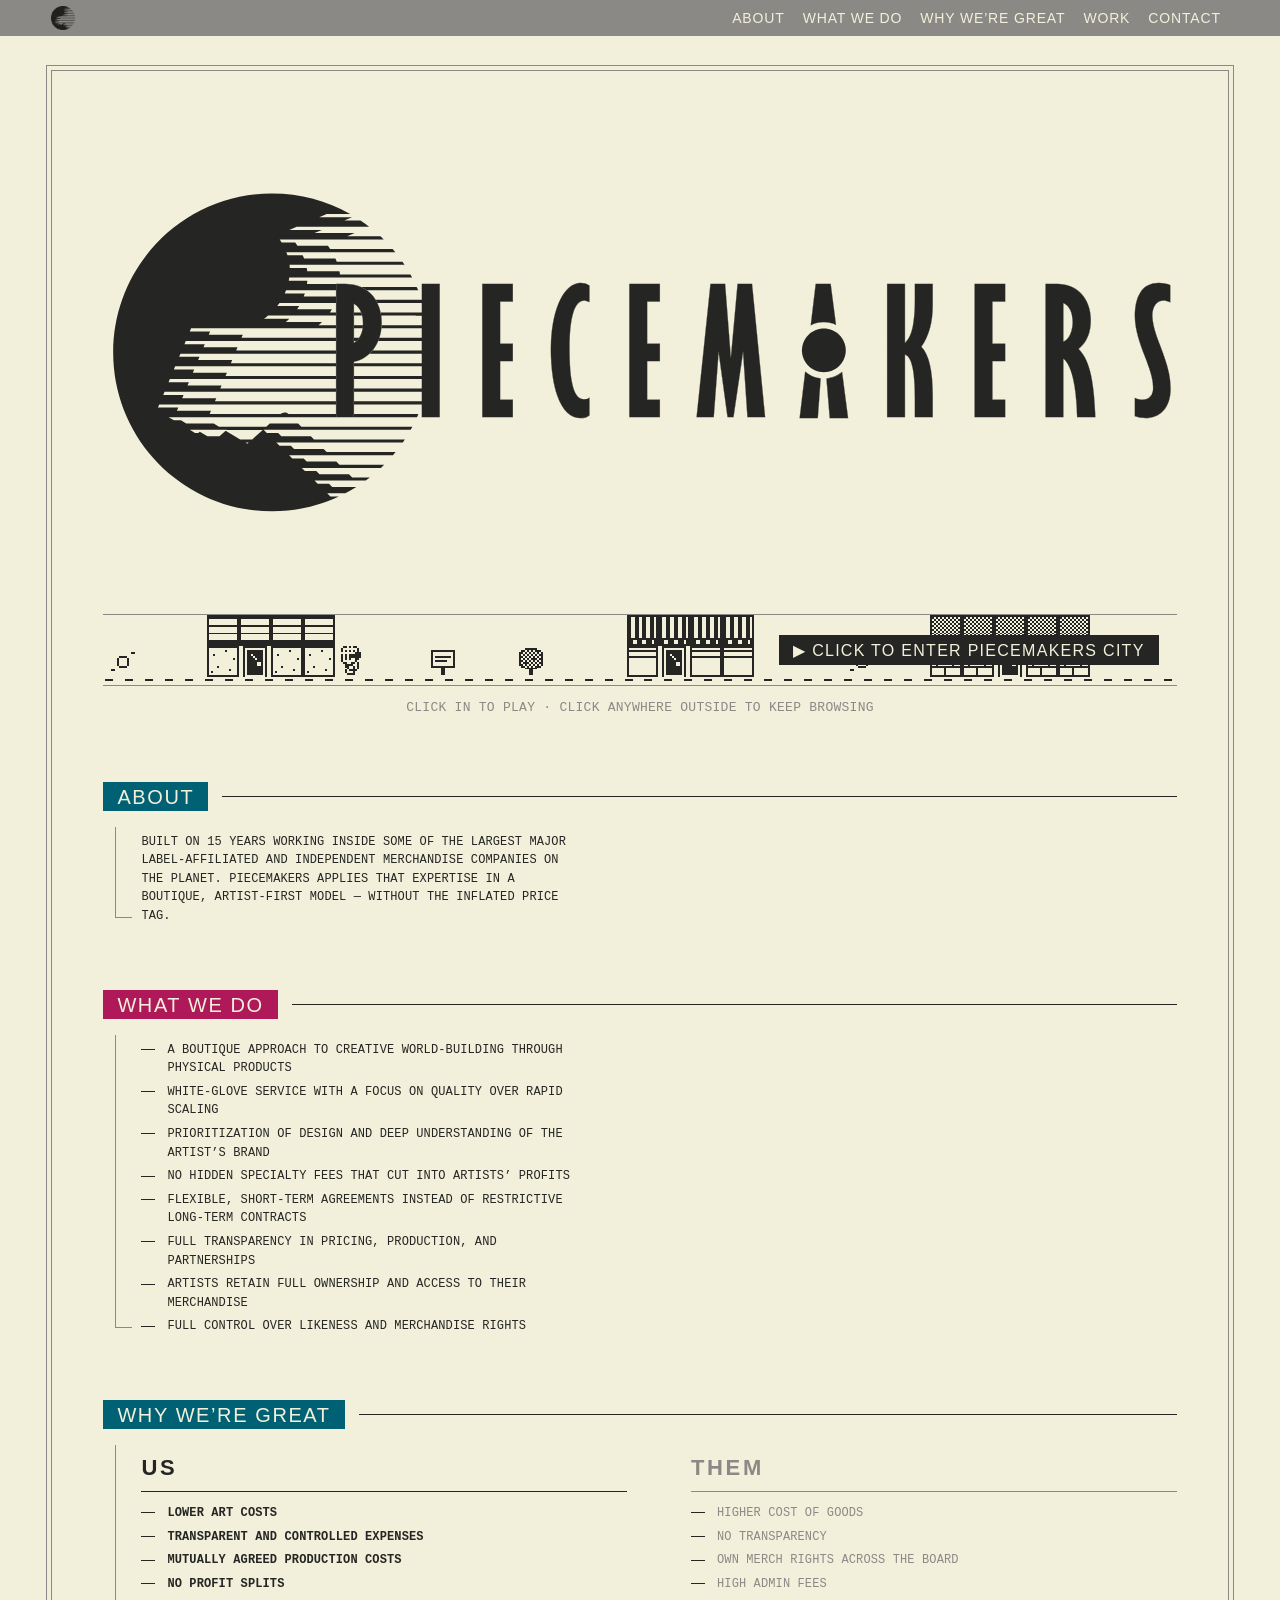
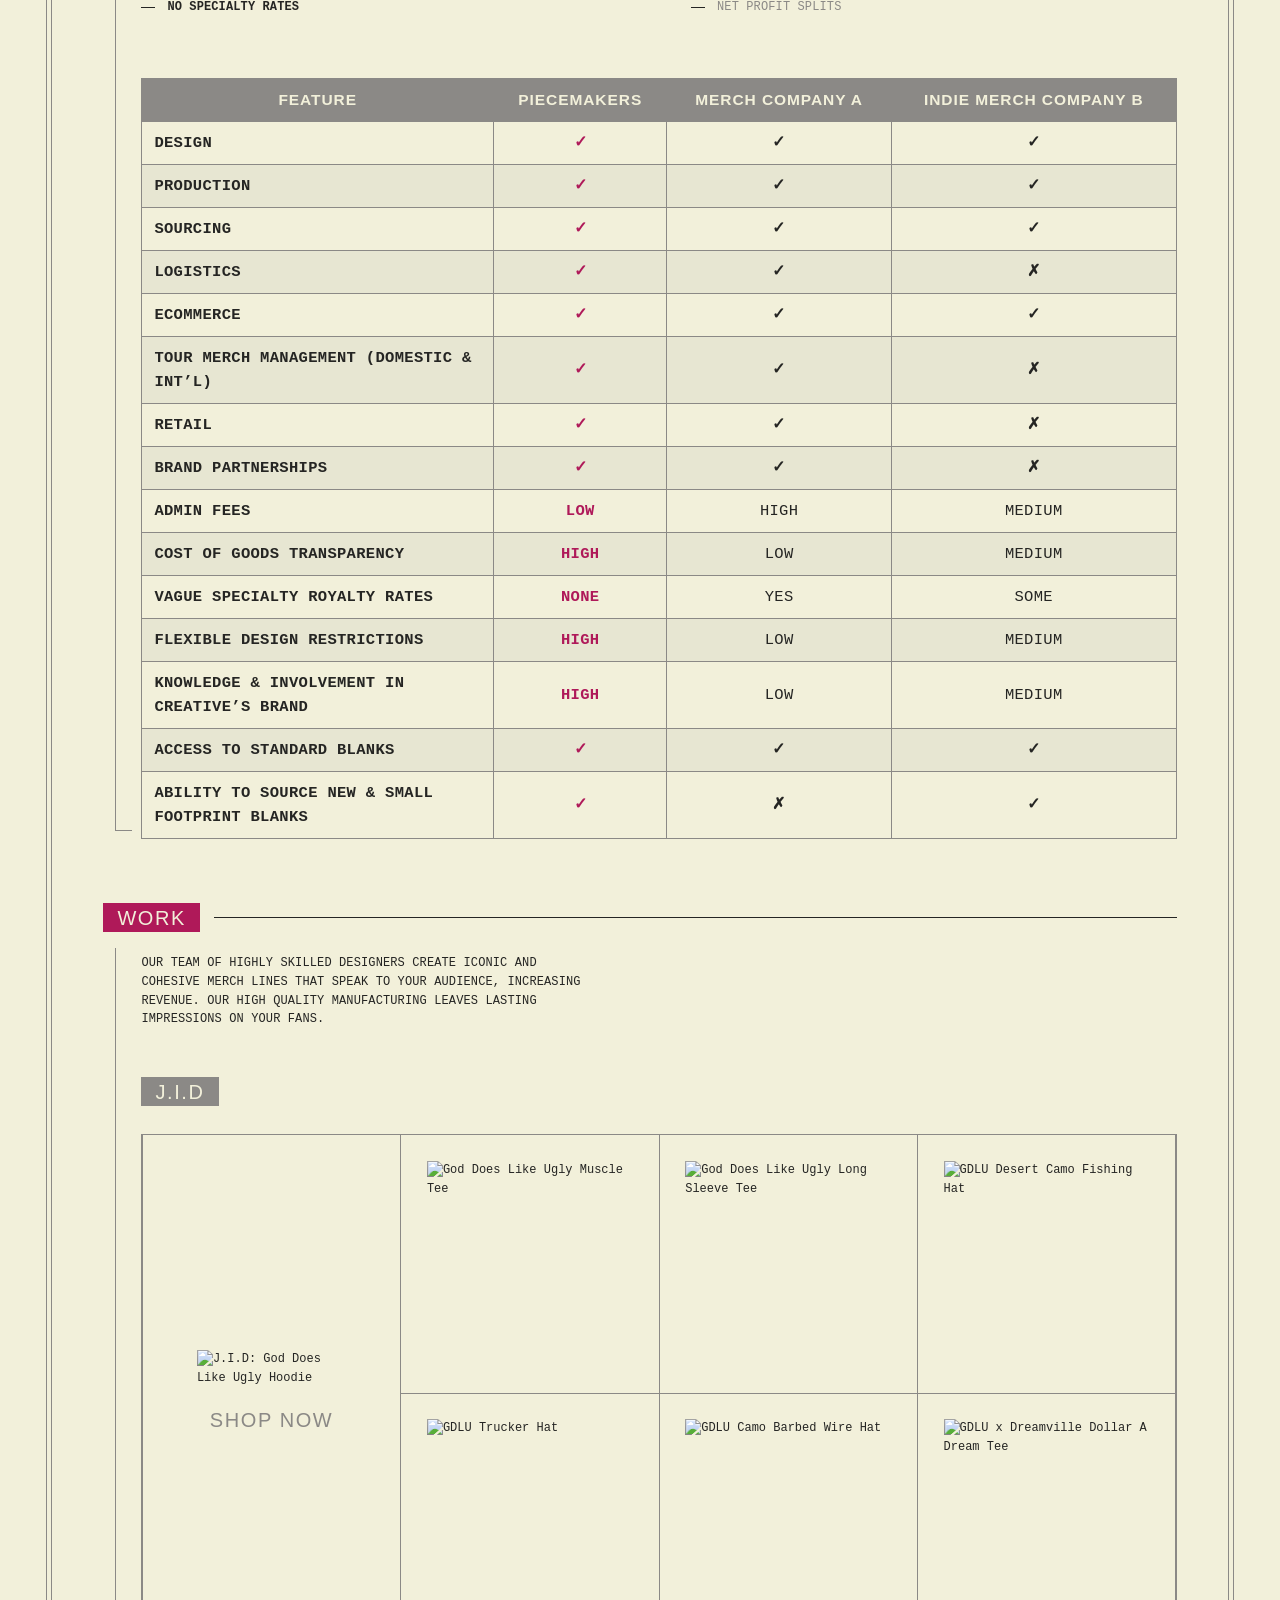
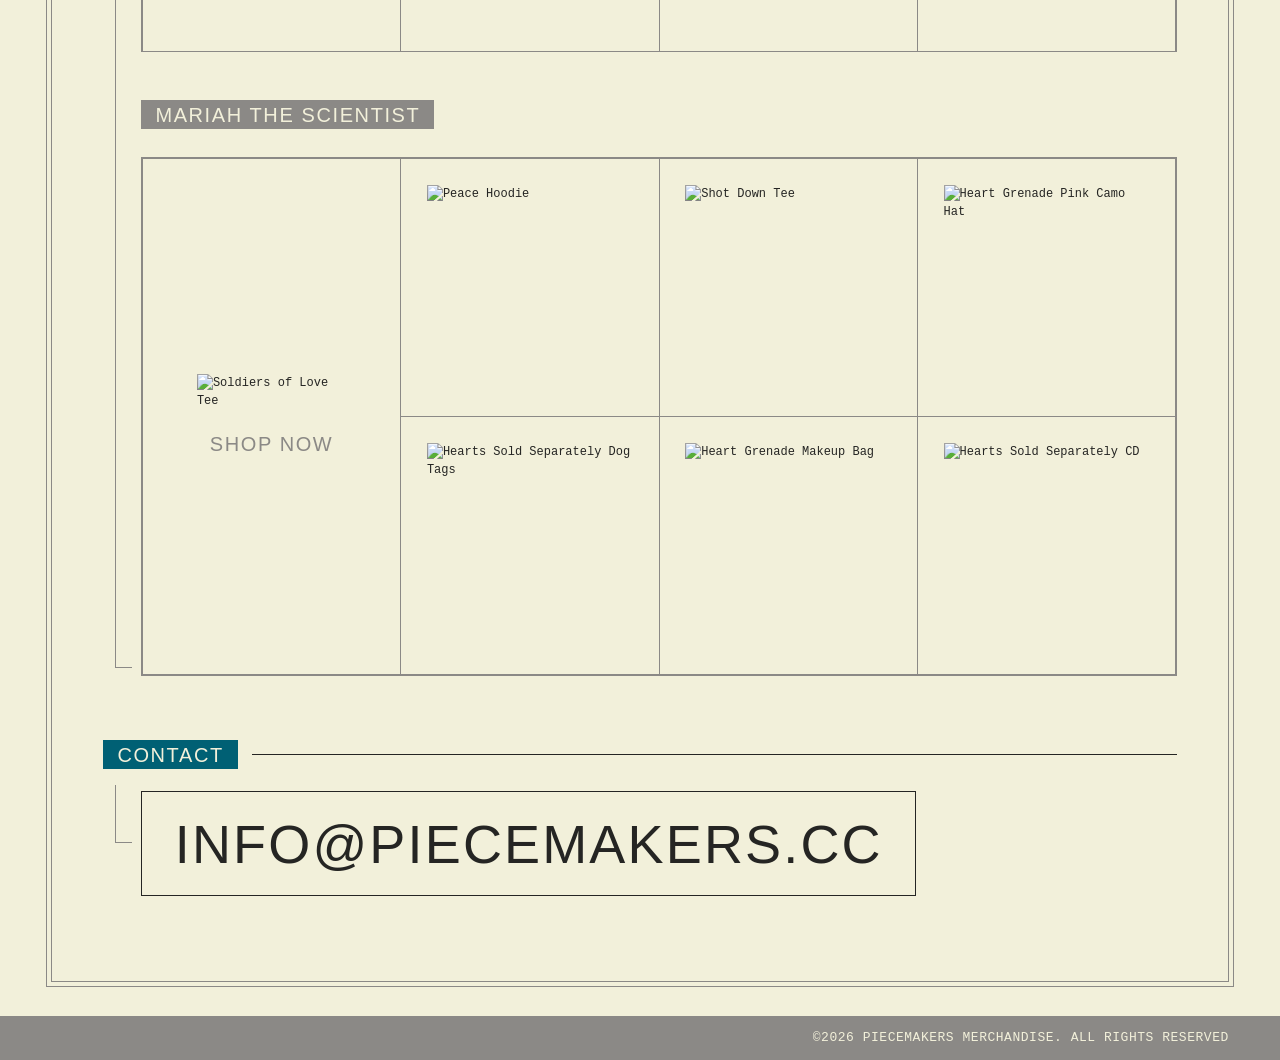
==== commit cd2d0784: "remove scroll-reveal; tighten nav links" ====
--- a/index.html
+++ b/index.html
@@ -17,28 +17,6 @@
     pointer-events: none; z-index: 200;
   }
 
-  /* --- Section scroll-reveal --- */
-  .block.collapsible .rule {
-    clip-path: inset(0 100% 0 0);
-    transition: clip-path 0.75s cubic-bezier(0.22, 1, 0.36, 1);
-  }
-  .block.collapsible.revealed .rule {
-    clip-path: inset(0 0% 0 0);
-  }
-  .block.collapsible .block__body {
-    max-height: 0;
-    overflow: hidden;
-    opacity: 0;
-    margin-top: 0;
-    will-change: max-height, opacity;
-    transition:
-      max-height  1.1s cubic-bezier(0.22, 1, 0.36, 1) 0.25s,
-      opacity     0.8s ease                            0.42s;
-  }
-  .block.collapsible.revealed .block__body {
-    opacity: 1;
-    margin-top: 22px;
-  }
 </style>
 </head>
 <body>
@@ -441,49 +419,6 @@
 });
 </script>
 
-<script>
-// --- Section scroll-reveal ---
-window.addEventListener('DOMContentLoaded', function () {
-  var blocks = document.querySelectorAll('.block');
-  var heights = new Map();
-
-  // Measure natural heights before collapsing
-  blocks.forEach(function (block) {
-    var body = block.querySelector('.block__body');
-    if (body) heights.set(block, body.scrollHeight);
-  });
-
-  // Collapse all sections
-  blocks.forEach(function (block) {
-    block.classList.add('collapsible');
-  });
-
-  // Accordion: open focal section, close the previous one
-  var currentOpen = null;
-
-  var io = new IntersectionObserver(function (entries) {
-    entries.forEach(function (entry) {
-      if (!entry.isIntersecting) return;
-      var block = entry.target;
-
-      // Close previous
-      if (currentOpen && currentOpen !== block) {
-        var prev = currentOpen.querySelector('.block__body');
-        currentOpen.classList.remove('revealed');
-        if (prev) prev.style.maxHeight = '';
-      }
-
-      // Open this one
-      var body = block.querySelector('.block__body');
-      if (body) body.style.maxHeight = (heights.get(block) || 3000) + 'px';
-      block.classList.add('revealed');
-      currentOpen = block;
-    });
-  }, { threshold: 0, rootMargin: '-18% 0px -52% 0px' });
-
-  blocks.forEach(function (block) { io.observe(block); });
-});
-</script>
 
 <!-- Piecemakers City embed: click to activate, click outside to deactivate -->
 <script>
--- a/styles.css
+++ b/styles.css
@@ -62,21 +62,21 @@
   position: sticky; top: 0; z-index: 50;
   background: var(--microchip);
   display: flex; align-items: center; justify-content: space-between;
-  gap: 24px;
-  padding: 10px var(--gutter);
-}
-.nav__brand img { height: 30px; width: auto; }
+  gap: 16px;
+  padding: 6px var(--gutter);
+}
+.nav__brand img { height: 24px; width: auto; }
 .nav__links {
-  display: flex; flex-wrap: wrap; gap: clamp(14px, 2.4vw, 40px);
+  display: flex; flex-wrap: wrap; gap: 2px;
 }
 .nav__links a {
   font-family: var(--head);
   text-transform: uppercase;
-  letter-spacing: 0.08em;
-  font-size: clamp(13px, 1.5vw, 17px);
+  letter-spacing: 0.06em;
+  font-size: clamp(11px, 1.2vw, 14px);
   color: var(--beige);
   text-decoration: none;
-  padding: 4px 10px;
+  padding: 3px 8px;
   line-height: 1;
   transition: background 0.15s ease, color 0.15s ease;
 }
